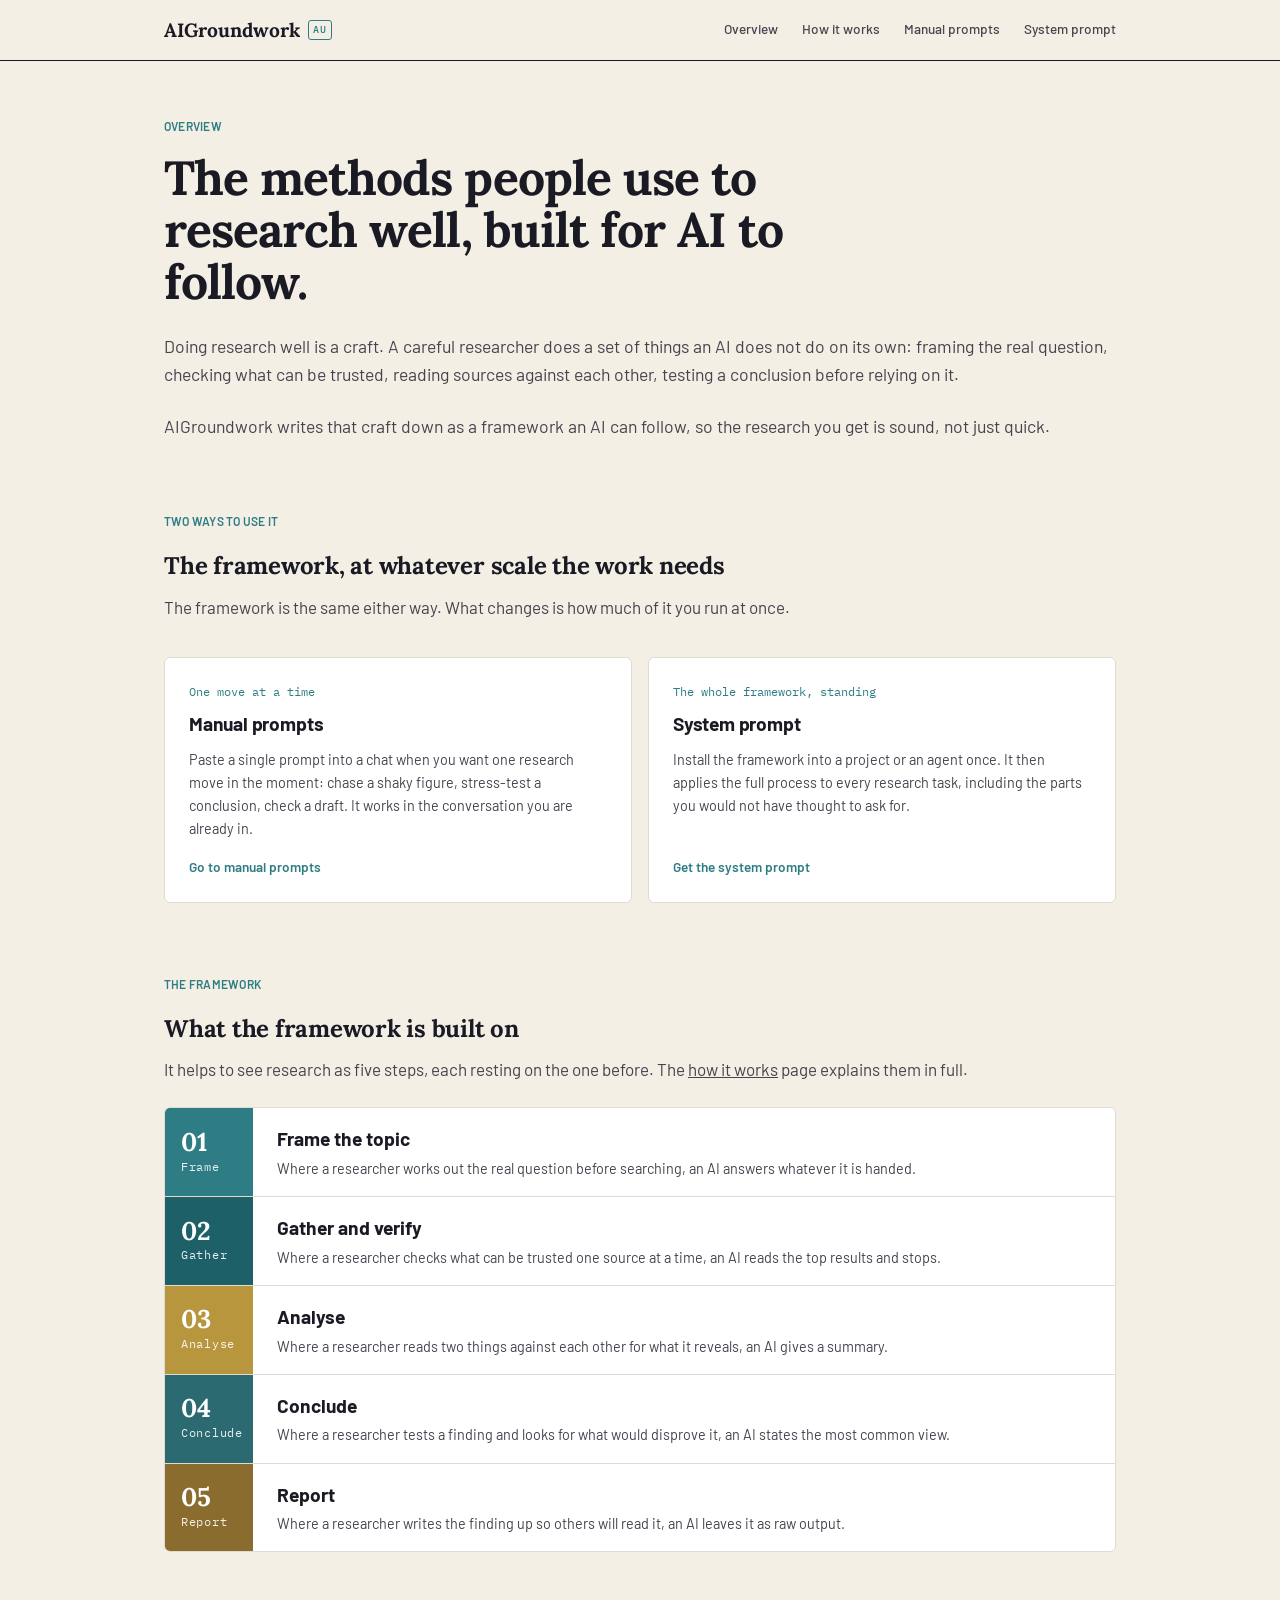
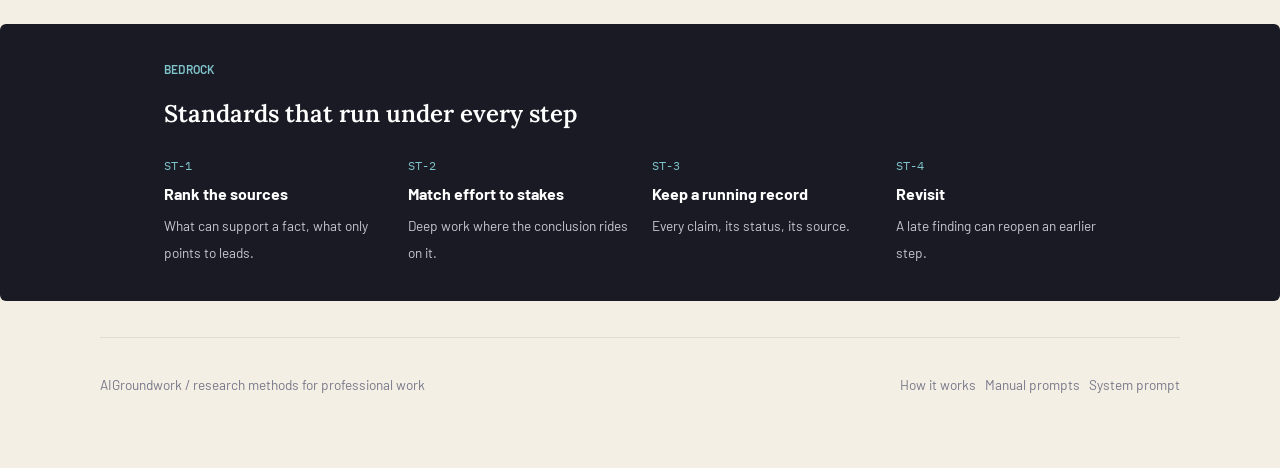
==== index.html @ 6e110ccd "Update index.html" ====
<!DOCTYPE html>
<html lang="en">
<head>
<meta charset="utf-8">
<meta name="viewport" content="width=device-width, initial-scale=1">
<title>AIGroundwork: research methods for AI in professional work</title>
<meta name="description" content="The methods people use to research well, built for AI to follow. Use one method-prompt in a chat, or the full method as a system prompt for a project or agent.">
<link rel="stylesheet" href="assets/style.css">
</head>
<body>
<div class="frame">
<header class="masthead">
    <div class="inner">
      <a class="brand" href="index.html">AIGroundwork <span class="datum">AU</span></a>
      <nav class="nav">
        <a href="how-it-works.html">Overview</a>
        <a href="research-practice.html">How it works</a>
        <a href="prompt-library.html">Manual prompts</a>
        <a href="system-prompt.html">System prompt</a>
      </nav>
    </div>
  </header>  <section class="sec hero">
    <span class="tick" style="top:72px">00</span>
    <div class="inner">
      <div class="callout">Overview <span class="ref">/ 00</span></div>
      <h1 class="display">The methods people use to research well, built for AI to follow.</h1>
      <p class="lead">Doing research well is a craft. A careful researcher does a set of things an AI does not do on its own: framing the real question, checking what can be trusted, reading sources against each other, testing a conclusion before relying on it.</p>
      <p class="lead">AIGroundwork writes that craft down as a framework an AI can follow, so the research you get is sound, not just quick.</p>
    </div>
  </section>

  <section class="sec">
    <span class="tick" style="top:72px">01</span>
    <div class="inner">
      <div class="callout">Two ways to use it <span class="ref">/ same framework</span></div>
      <div class="strata-head"><h2 class="head">The framework, at whatever scale the work needs</h2>
      <p>The framework is the same either way. What changes is how much of it you run at once.</p></div>
      <div class="route" style="grid-template-columns:1fr 1fr">
        <a class="route-card" href="prompt-library.html">
          <div class="route-k">One move at a time</div>
          <h2>Manual prompts</h2>
          <p>Paste a single prompt into a chat when you want one research move in the moment: chase a shaky figure, stress-test a conclusion, check a draft. It works in the conversation you are already in.</p>
          <span class="route-go">Go to manual prompts</span>
        </a>
        <a class="route-card" href="system-prompt.html">
          <div class="route-k">The whole framework, standing</div>
          <h2>System prompt</h2>
          <p>Install the framework into a project or an agent once. It then applies the full process to every research task, including the parts you would not have thought to ask for.</p>
          <span class="route-go">Get the system prompt</span>
        </a>
      </div>
    </div>
  </section>

  <section class="sec">
    <span class="tick" style="top:72px">02</span>
    <div class="inner">
      <div class="callout">The framework <span class="ref">/ five steps</span></div>
      <div class="strata-head">
        <h2 class="head">What the framework is built on</h2>
        <p>It helps to see research as five steps, each resting on the one before. The <a href="research-practice.html" style="color:var(--teal-700);text-decoration:underline">how it works</a> page explains them in full.</p>
      </div>
      <div class="strata">
        <a class="stratum" href="research-practice.html#frame">
          <div class="depth"><span class="n">01</span><span class="lvl">Frame</span></div>
          <div class="stratum-body"><h3>Frame the topic</h3><p>Where a researcher works out the real question before searching, an AI answers whatever it is handed.</p></div>
        </a>
        <a class="stratum" href="research-practice.html#gather">
          <div class="depth"><span class="n">02</span><span class="lvl">Gather</span></div>
          <div class="stratum-body"><h3>Gather and verify</h3><p>Where a researcher checks what can be trusted one source at a time, an AI reads the top results and stops.</p></div>
        </a>
        <a class="stratum" href="research-practice.html#analyse">
          <div class="depth"><span class="n">03</span><span class="lvl">Analyse</span></div>
          <div class="stratum-body"><h3>Analyse</h3><p>Where a researcher reads two things against each other for what it reveals, an AI gives a summary.</p></div>
        </a>
        <a class="stratum" href="research-practice.html#conclude">
          <div class="depth"><span class="n">04</span><span class="lvl">Conclude</span></div>
          <div class="stratum-body"><h3>Conclude</h3><p>Where a researcher tests a finding and looks for what would disprove it, an AI states the most common view.</p></div>
        </a>
        <a class="stratum" href="research-practice.html#report">
          <div class="depth"><span class="n">05</span><span class="lvl">Report</span></div>
          <div class="stratum-body"><h3>Report</h3><p>Where a researcher writes the finding up so others will read it, an AI leaves it as raw output.</p></div>
        </a>
      </div>
    </div>
  </section>

  <section class="sec bedrock">
    <span class="tick" style="top:72px;color:#5CB8B8">03</span>
    <div class="inner">
      <div class="callout">Bedrock <span class="ref">/ holds throughout</span></div>
      <h2>Standards that run under every step</h2>
      <div class="slab">
        <div class="s"><span class="k">ST-1</span><b>Rank the sources</b><span>What can support a fact, what only points to leads.</span></div>
        <div class="s"><span class="k">ST-2</span><b>Match effort to stakes</b><span>Deep work where the conclusion rides on it.</span></div>
        <div class="s"><span class="k">ST-3</span><b>Keep a running record</b><span>Every claim, its status, its source.</span></div>
        <div class="s"><span class="k">ST-4</span><b>Revisit</b><span>A late finding can reopen an earlier step.</span></div>
      </div>
    </div>
  </section>
  <footer class="sec" style="border-bottom:0">
    <div class="inner foot">
      <span>AIGroundwork / research methods for professional work</span>
      <span><a href="research-practice.html">How it works</a> &nbsp; <a href="prompt-library.html">Manual prompts</a> &nbsp; <a href="system-prompt.html">System prompt</a></span>
    </div>
  </footer></div>
<script src="assets/copy.js"></script>
</body>
</html>
---- assets/style.css ----
@import url('https://fonts.googleapis.com/css2?family=Barlow:wght@400;500;600;700;800&family=Lora:ital,wght@0,400;0,600;0,700&family=IBM+Plex+Mono:wght@400;500&display=swap');

:root{
  --action:#376DA4;
  --ink:#1A1A24; --ink-soft:#44444F; --muted:#77778A;
  --line:#E0DCD0; --line-soft:#ECE8DD;
  --page:#F4EFE4;          /* warm page */
  --surface:#FFFFFF;       /* cards sit above page */
  --surface-2:#FBF9F4;     /* prompt fields */
  --teal:#2E7D84; --teal-deep:#1D6068;
  --gold:#B8963E;
  --font:'Barlow',system-ui,sans-serif; --serif:'Lora',Georgia,serif; --mono:'IBM Plex Mono',monospace;
  --xs:4px; --sm:8px; --md:16px; --lg:24px; --xl:36px; --xxl:56px; --xxxl:80px;
  --r:6px;
  --pad:clamp(20px,5vw,64px);
  --maxw:1080px;
  /* type scale: one system, eight steps */
  --t-eyebrow:0.75rem;   /* mono/label eyebrows, kickers, nav */
  --t-fine:0.85rem;      /* fine print, captions, links, footer */
  --t-small:0.9rem;      /* secondary body, method descriptions */
  --t-body:1rem;         /* default body within components */
  --t-lead:1.1rem;       /* intros, leads */
  --t-h3:1.2rem;         /* card titles, sub-headings */
  --t-h2:1.5rem;         /* section headings */
  --t-num:1.6rem;        /* the big serif step numbers */
}
*{box-sizing:border-box;margin:0;padding:0;}
html{-webkit-font-smoothing:antialiased;scroll-behavior:smooth;scroll-padding-top:70px;}
body{font-family:var(--font);color:var(--ink);background:var(--page);line-height:1.6;font-size:17px;}
a{color:inherit;text-decoration:none;}
h1,h2,h3,p,li{overflow-wrap:break-word;}
.wrap,.inner{max-width:var(--maxw);margin:0 auto;padding-left:var(--pad);padding-right:var(--pad);}

/* keep old wrappers harmless */
.frame{max-width:none;border:0;background:none;}
.tick,.ref{display:none;}

/* ---- masthead ---- */
.masthead{background:var(--page);border-bottom:1px solid var(--ink);position:sticky;top:0;z-index:30;}
.masthead .inner{display:flex;justify-content:space-between;align-items:center;height:60px;}
.brand{display:flex;align-items:center;gap:var(--sm);font-family:var(--serif);font-weight:700;font-size:var(--t-h3);}
.brand .datum{font-family:var(--mono);font-weight:500;font-size:0.6rem;color:var(--teal);border:1px solid var(--teal);border-radius:3px;padding:1px 4px;letter-spacing:0.08em;}
.nav{display:flex;gap:var(--lg);}
.nav a{font-size:var(--t-fine);font-weight:500;color:var(--ink-soft);padding:4px 0;border-bottom:2px solid transparent;}
.nav a:hover{color:var(--ink);}
.nav a.active{color:var(--ink);border-color:var(--teal);}
@media(max-width:680px){.nav{gap:var(--md);}.nav a{font-size:var(--t-eyebrow);}}

/* ---- generic section ---- */
.sec{padding:var(--xl) 0;}

/* ---- page header (functional, not hero) ---- */
.pagehead,.page-head{padding:var(--xxl) 0 var(--lg);}
.kicker{font-size:var(--t-eyebrow);font-weight:600;letter-spacing:0.02em;text-transform:uppercase;color:var(--teal);margin-bottom:var(--sm);}
.pagehead h1,.page-head h1{font-weight:700;font-size:clamp(1.5rem,3vw,2rem);letter-spacing:-0.01em;line-height:1.15;}
.pagehead .desc,.page-head .intro{margin-top:var(--md);color:var(--ink-soft);font-size:var(--t-lead);}
.pagehead .desc p+p,.page-head .intro p+p{margin-top:var(--md);}

/* ---- home hero (only the home page) ---- */
.hero{padding:var(--xxl) 0 var(--xl);}
.hero h1.display{font-family:var(--serif);font-weight:700;font-size:clamp(2rem,4.4vw,3rem);line-height:1.08;letter-spacing:-0.02em;max-width:20ch;}
.hero .lead{margin-top:var(--lg);font-size:var(--t-lead);color:var(--ink-soft);}
.hero .lead strong{color:var(--ink);font-weight:600;}
.callout{font-size:var(--t-eyebrow);font-weight:600;letter-spacing:0.02em;text-transform:uppercase;color:var(--teal);margin-bottom:var(--md);}

.datum-row{margin-top:var(--xl);display:flex;flex-wrap:wrap;border:1px solid var(--line);border-radius:var(--r);overflow:hidden;width:fit-content;max-width:100%;background:var(--surface);}
.datum-row .d{font-family:var(--mono);font-size:var(--t-eyebrow);padding:var(--sm) var(--md);border-right:1px solid var(--line);color:var(--ink-soft);}
.datum-row .d:last-child{border-right:0;}
.datum-row .d b{color:var(--ink);}

/* ---- prose ---- */
.prose{}
.prose p{margin-top:var(--md);color:var(--ink-soft);}
.prose p:first-child{margin-top:0;}
.prose p strong{color:var(--ink);}
h2.head{font-family:var(--serif);font-weight:700;font-size:var(--t-h2);letter-spacing:-0.01em;}
.strata-head{margin-bottom:var(--lg);}
.strata-head p{margin-top:var(--sm);color:var(--ink-soft);}

/* ---- home strata (four steps preview) ---- */
.strata{border:1px solid var(--line);border-radius:var(--r);overflow:hidden;background:var(--surface);}
.stratum{display:grid;grid-template-columns:88px 1fr;border-top:1px solid var(--line);}
.stratum:first-child{border-top:0;}
.stratum:hover{background:var(--surface-2);}
.depth{display:flex;flex-direction:column;justify-content:center;gap:2px;padding:var(--md);color:#fff;}
.stratum:nth-child(1) .depth{background:var(--teal);}
.stratum:nth-child(2) .depth{background:var(--teal-deep);}
.stratum:nth-child(3) .depth{background:var(--gold);}
.stratum:nth-child(4) .depth{background:#2A6A70;}
.stratum:nth-child(5) .depth{background:#8A6D2E;}
.depth .n{font-family:var(--serif);font-weight:700;font-size:var(--t-num);line-height:1;}
.depth .lvl{font-family:var(--mono);font-size:var(--t-eyebrow);letter-spacing:0.06em;opacity:.9;}
.stratum-body{padding:var(--md) var(--lg);}
.stratum-body h3{font-size:var(--t-h3);font-weight:700;}
.stratum-body p{margin-top:2px;color:var(--ink-soft);font-size:var(--t-small);}
.stratum-body .methods{margin-top:var(--sm);display:flex;flex-wrap:wrap;gap:6px;}
.stratum-body .methods span{font-family:var(--mono);font-size:var(--t-eyebrow);color:var(--muted);}
.stratum-body .methods span:not(:last-child)::after{content:"·";margin-left:6px;}

/* ---- two-way use strip ---- */
.usebar{display:grid;grid-template-columns:1fr 1fr;gap:var(--md);margin-top:var(--lg);}
.usebar .u{background:var(--surface);border:1px solid var(--line);border-radius:var(--r);padding:var(--lg);}
.usebar .u .t{font-weight:700;font-size:var(--t-body);color:var(--ink);margin-bottom:var(--xs);}
.usebar .u .d{font-size:var(--t-small);color:var(--ink-soft);}
@media(max-width:680px){.usebar{grid-template-columns:1fr;}}

/* ---- bedrock (standards) ---- */
.bedrock{background:var(--ink);color:var(--page);border-radius:var(--r);padding:var(--xl);margin-top:var(--xl);}
.bedrock .callout{color:#7FC5CB;}
.bedrock h2{font-family:var(--serif);font-weight:600;font-size:var(--t-h2);color:#fff;margin-bottom:var(--md);}
.slab{display:grid;grid-template-columns:repeat(4,1fr);gap:var(--lg);margin-top:var(--md);}
.slab .s .k{font-family:var(--mono);font-size:var(--t-eyebrow);color:#7FC5CB;}
.slab .s b{display:block;font-size:var(--t-body);margin:var(--xs) 0;color:#fff;}
.slab .s span{font-size:var(--t-fine);color:#C9C9D4;}
@media(max-width:820px){.slab{grid-template-columns:1fr 1fr;}}
@media(max-width:520px){.slab{grid-template-columns:1fr;}}

/* ================= FRAMEWORK PAGE (research practice) ================= */
.fstep{padding:var(--xl) 0;border-top:1px solid var(--line);}
.fstep-top{display:flex;align-items:baseline;gap:var(--md);margin-bottom:var(--sm);}
.fstep-top .fn{font-family:var(--serif);font-weight:700;font-size:var(--t-num);color:var(--teal);line-height:1;}
.fstep-top h2{font-weight:700;font-size:var(--t-h2);letter-spacing:-0.01em;}
.fstep-lede{color:var(--ink-soft);}
.fstep-lede p+p{margin-top:var(--sm);}
.fstep-methods{margin-top:var(--lg);background:var(--surface);border:1px solid var(--line);border-radius:var(--r);overflow:hidden;}
.fmethod{display:grid;grid-template-columns:190px 1fr;gap:var(--lg);padding:var(--md) var(--lg);border-top:1px solid var(--line-soft);}
.fmethod:first-child{border-top:0;}
.fmethod .fmn{font-weight:600;font-size:var(--t-body);}
.fmethod .fmn .avail{display:block;font-family:var(--mono);font-size:var(--t-eyebrow);color:var(--teal);font-weight:400;margin-top:4px;}
.fmethod .fmn .avail.folded{color:var(--muted);}
.fmethod .fmd{color:var(--ink-soft);font-size:var(--t-small);}
.fstep-note{margin-top:var(--md);font-size:var(--t-small);color:var(--muted);}
@media(max-width:640px){.fmethod{grid-template-columns:1fr;gap:var(--xs);}}

/* ================= LIBRARY PAGE ================= */
.lstep{background:var(--surface);border:1px solid var(--line);border-radius:var(--r);padding:var(--xl);margin-top:var(--lg);}
.lstep-top{display:flex;align-items:baseline;gap:var(--md);margin-bottom:var(--lg);}
.lstep-top .ln{font-family:var(--serif);font-weight:700;font-size:var(--t-num);color:var(--teal);line-height:1;}
.lstep-top h2{font-weight:700;font-size:var(--t-h2);letter-spacing:-0.015em;}
.sidebyside{display:grid;grid-template-columns:minmax(0,1fr) minmax(0,1.15fr);gap:var(--xl);align-items:start;}
.sbs-k{font-size:var(--t-eyebrow);font-weight:600;color:var(--ink);margin-bottom:var(--xs);}
.sbs-left .fv{color:var(--ink-soft);font-size:var(--t-small);margin-bottom:var(--lg);}
.sbs-right .fv{color:var(--ink-soft);font-size:var(--t-small);}

/* method list (left column) */
.lmethods{margin-top:var(--sm);}
.lmethods .lbl{font-size:var(--t-fine);font-weight:700;color:var(--ink);margin-bottom:var(--sm);}
.lmethods .lmrow{display:grid;grid-template-columns:1fr auto;gap:2px var(--md);align-items:start;padding:var(--md) 0;border-top:1px solid var(--line-soft);}
.lmethods .lmrow:first-of-type{border-top:0;}
.lmrow .lmn{font-weight:600;font-size:var(--t-body);}
.lmrow .lmd{grid-column:1;font-size:var(--t-small);color:var(--ink-soft);margin-top:2px;}
.lmrow .lmlink{grid-column:2;grid-row:1;font-size:var(--t-fine);font-weight:600;color:var(--teal);white-space:nowrap;cursor:pointer;}
.lmrow .lmlink:hover{text-decoration:underline;}
.lmrow .lmfold{grid-column:2;grid-row:1;font-size:var(--t-fine);color:var(--muted);white-space:nowrap;}
@media(max-width:760px){.sidebyside{grid-template-columns:1fr;gap:var(--lg);}}

/* ================= PROMPT BLOCK (shared) ================= */
.prompt-wrap{border:1px solid var(--line);border-radius:var(--r);overflow:hidden;background:var(--surface-2);}
.prompt-bar{display:flex;justify-content:space-between;align-items:center;padding:var(--sm) var(--md);border-bottom:1px solid var(--line);background:var(--surface-2);}
.prompt-bar span{font-size:var(--t-fine);font-weight:600;color:var(--ink-soft);}
.copy-btn{font-size:var(--t-fine);font-weight:600;padding:6px 14px;border:1px solid var(--ink);background:var(--ink);color:#fff;border-radius:4px;cursor:pointer;}
.copy-btn:hover{background:var(--teal-deep);border-color:var(--teal-deep);}
.copy-btn.done{background:var(--teal);border-color:var(--teal);}
pre.prompt{margin:0;padding:var(--lg);font-family:var(--mono);font-size:var(--t-small);line-height:1.7;color:var(--ink);white-space:pre-wrap;overflow-x:auto;background:var(--surface-2);}

/* method / step prompt card (library step prompt, system prompt) */
.method{background:var(--surface);border:1px solid var(--line);border-radius:var(--r);overflow:hidden;margin-top:var(--md);}
.method-head{padding:var(--md) var(--lg) var(--sm);}
.method-head .mk{font-size:var(--t-eyebrow);font-weight:600;color:var(--teal);}
.method-head h3{font-size:var(--t-h3);font-weight:700;margin-top:2px;}
.method-facets{padding:0 var(--lg) var(--md);display:grid;grid-template-columns:1fr 1fr;gap:var(--md);}
.method-facets .fk,.facet .fk{font-size:var(--t-eyebrow);font-weight:600;color:var(--teal);margin-bottom:2px;}
.method-facets .fv,.facet .fv{font-size:var(--t-small);color:var(--ink-soft);}
.method .prompt-wrap{border-left:0;border-right:0;border-bottom:0;border-radius:0;}
@media(max-width:640px){.method-facets{grid-template-columns:1fr;}}

/* ================= MODAL ================= */
.modal-bg{position:fixed;inset:0;background:rgba(26,26,36,0.5);display:none;align-items:flex-start;justify-content:center;padding:var(--xl) var(--md);z-index:60;overflow-y:auto;}
.modal-bg.open{display:flex;}
.modal{background:var(--surface);border-radius:var(--r);max-width:660px;width:100%;box-shadow:0 10px 40px rgba(0,0,0,0.2);}
.modal-top{display:flex;justify-content:space-between;align-items:flex-start;gap:var(--md);padding:var(--lg);border-bottom:1px solid var(--line);}
.modal-top .mk{font-family:var(--mono);font-size:var(--t-eyebrow);color:var(--teal);}
.modal-top h3{font-family:var(--serif);font-weight:600;font-size:var(--t-h3);margin-top:2px;}
.modal-close{font-size:var(--t-h3);line-height:1;width:36px;height:36px;border:1px solid var(--line);background:var(--surface);border-radius:4px;cursor:pointer;flex-shrink:0;}
.modal-close:hover{background:var(--ink);color:#fff;}
.modal-body{padding:var(--lg);}
.modal-facets{display:flex;flex-direction:column;gap:var(--md);margin-bottom:var(--lg);}

/* ================= FOOTER ================= */
.foot{padding:var(--xl) 0;border-top:1px solid var(--line);font-size:var(--t-fine);color:var(--muted);display:flex;justify-content:space-between;flex-wrap:wrap;gap:var(--md);}
.foot a:hover{color:var(--ink);}

/* ---- tracker (if present) ---- */
.tracker{position:sticky;top:60px;z-index:20;background:var(--page);border-bottom:1px solid var(--line);}
.tracker .row{max-width:var(--maxw);margin:0 auto;padding:0 var(--pad);display:flex;}
.tracker a{flex:1;padding:var(--sm) var(--md);font-size:var(--t-eyebrow);color:var(--muted);border-right:1px solid var(--line-soft);display:flex;gap:var(--sm);}
.tracker a:last-child{border-right:0;}
.tracker a .n{font-family:var(--mono);}
.tracker a.here{color:var(--ink);}
.tracker a.here .n{color:var(--teal);}
@media(max-width:640px){.tracker a .lbl{display:none;}.tracker a{justify-content:center;}}

/* ============ v5: containment layout for library ============ */
.lstep-desc{color:var(--ink-soft);font-size:var(--t-body);margin-bottom:var(--lg);}
.step-primary{margin-bottom:var(--lg);}
.step-primary-label{font-size:var(--t-body);font-weight:700;color:var(--ink);margin-bottom:var(--sm);letter-spacing:-0.005em;}
.contains{border-top:1px solid var(--line);padding-top:var(--xl);margin-top:var(--lg);}
.contains-label{font-size:var(--t-eyebrow);font-weight:700;color:var(--ink);margin-bottom:var(--md);letter-spacing:-0.005em;}
.cmrow{display:grid;grid-template-columns:200px 1fr auto;gap:var(--lg);align-items:baseline;padding:var(--md) 0;border-top:1px solid var(--line-soft);}
.cmrow:first-of-type{border-top:0;}
.cmrow .cmn{font-weight:600;font-size:var(--t-body);color:var(--ink);}
.cmrow .cmd{color:var(--ink-soft);font-size:var(--t-small);}
.cmrow .cmlink{font-size:var(--t-fine);font-weight:600;color:var(--teal);white-space:nowrap;cursor:pointer;}
.cmrow .cmlink:hover{text-decoration:underline;}
.cmrow .cmnote{font-size:var(--t-fine);color:var(--muted);white-space:nowrap;}
@media(max-width:680px){.cmrow{grid-template-columns:1fr;gap:2px;}.cmrow .cmlink,.cmrow .cmnote{justify-self:start;margin-top:var(--xs);}}

/* library step prompts: fixed-height with internal scroll */
.step-primary pre.prompt{max-height:320px;overflow-y:auto;}

/* ============ overview routing cards ============ */
.route{display:grid;grid-template-columns:repeat(3,1fr);gap:var(--md);margin-top:var(--xl);}
.route-card{display:flex;flex-direction:column;background:var(--surface);border:1px solid var(--line);border-radius:var(--r);padding:var(--lg);transition:border-color .15s,transform .15s;}
.route-card:hover{border-color:var(--teal);}
.route-card .route-k{font-family:var(--mono);font-size:var(--t-eyebrow);color:var(--teal);margin-bottom:var(--sm);}
.route-card h2{font-weight:700;font-size:var(--t-h3);letter-spacing:-0.01em;margin-bottom:var(--sm);}
.route-card p{color:var(--ink-soft);font-size:var(--t-small);flex:1;}
.route-card .route-go{margin-top:var(--md);font-weight:600;font-size:var(--t-fine);color:var(--teal);}
.route-card:hover .route-go{text-decoration:underline;}
.route-note{margin-top:var(--xl);padding-top:var(--lg);border-top:1px solid var(--line);}
.route-note p{color:var(--muted);font-size:var(--t-small);max-width:74ch;}
.route-note a{color:var(--teal);text-decoration:underline;}
@media(max-width:820px){.route{grid-template-columns:1fr;}}
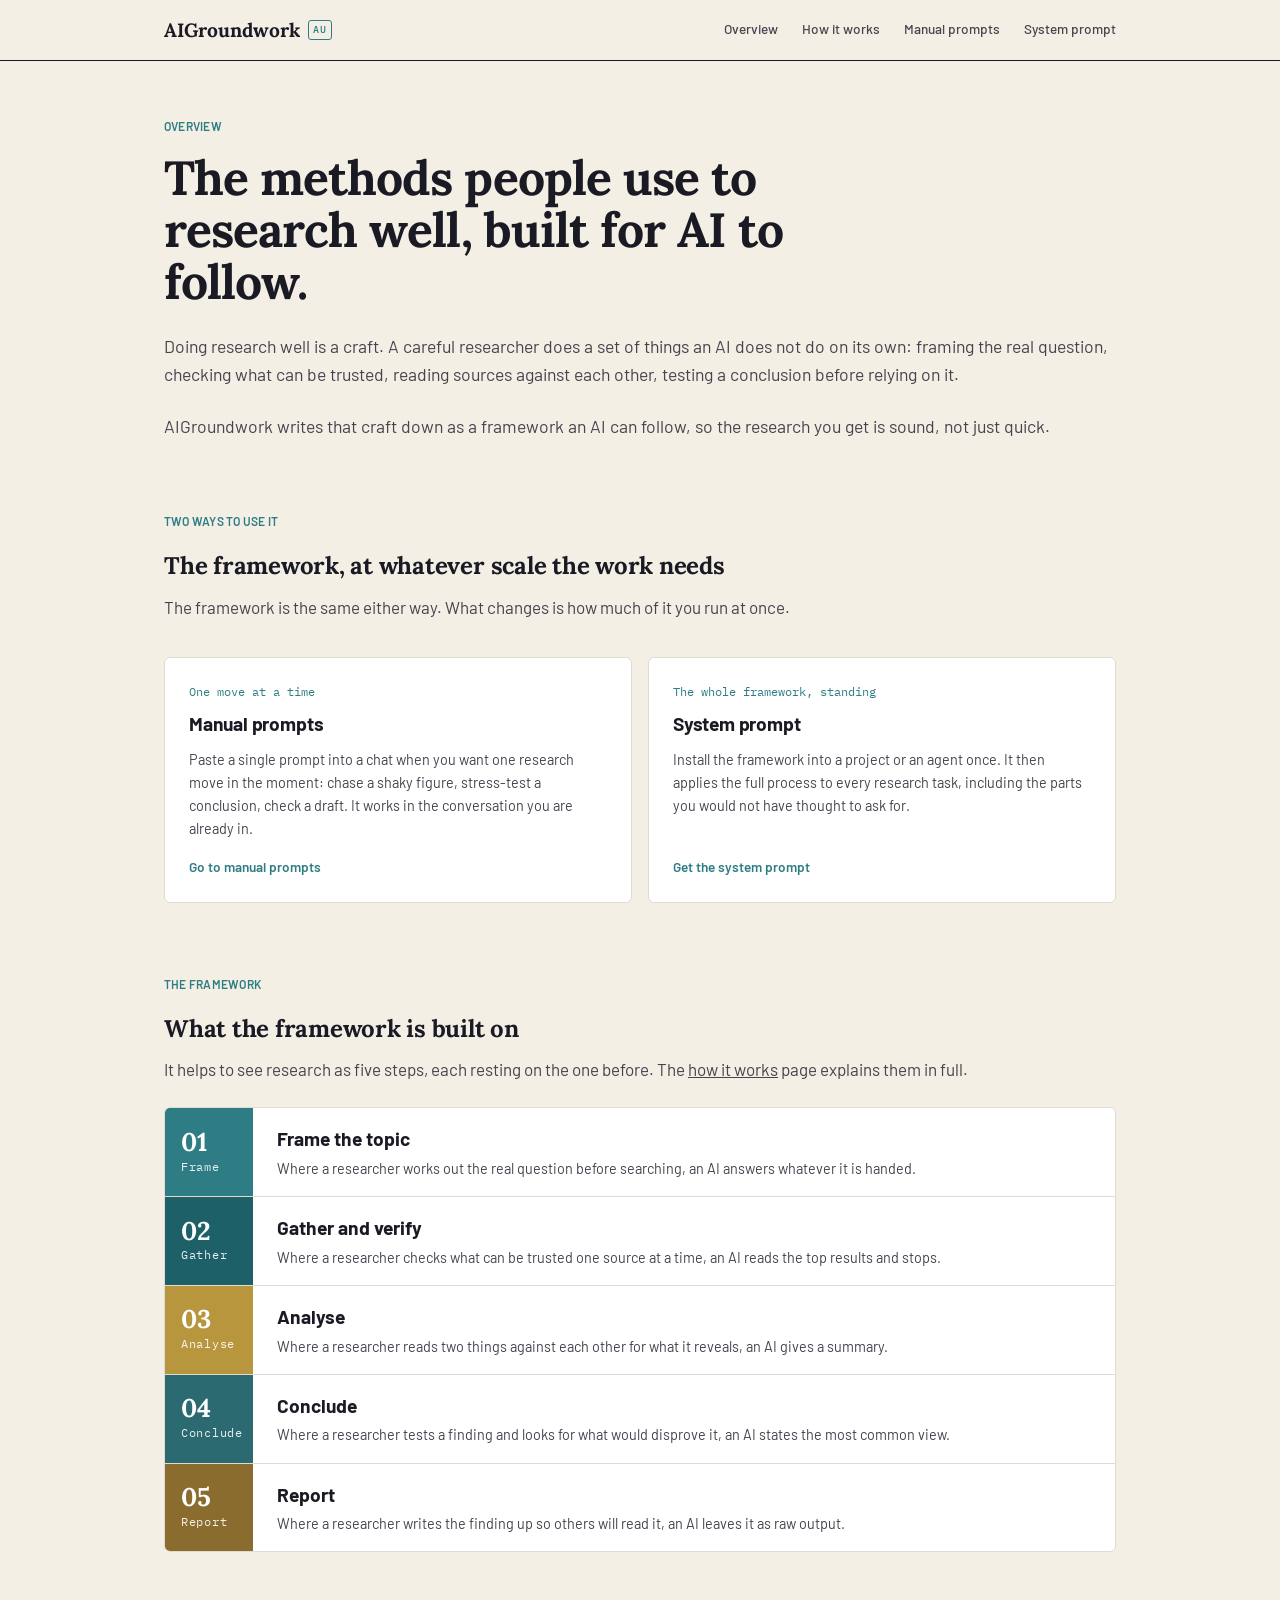
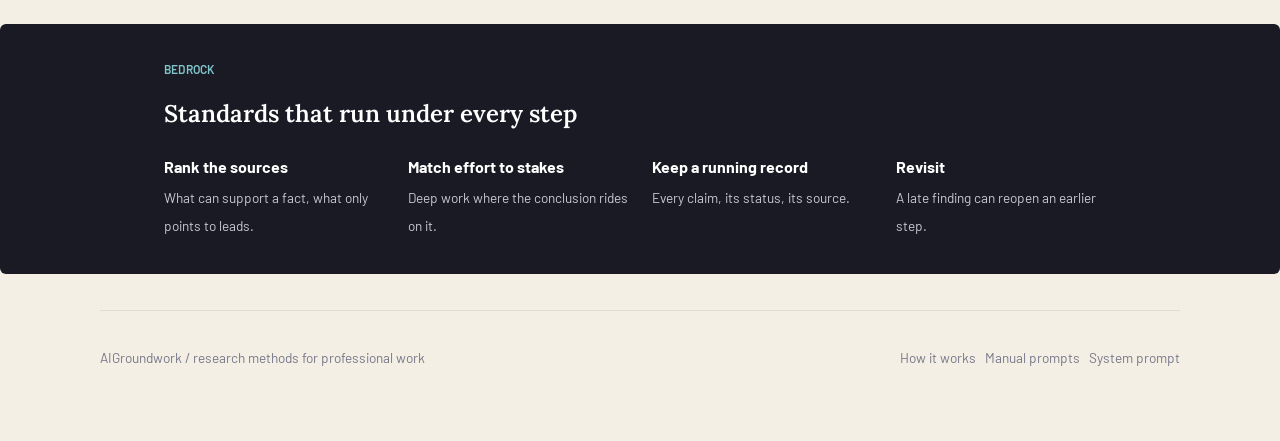
==== commit 48a8f88d: "Update index.html" ====
--- a/index.html
+++ b/index.html
@@ -91,10 +91,10 @@
       <div class="callout">Bedrock <span class="ref">/ holds throughout</span></div>
       <h2>Standards that run under every step</h2>
       <div class="slab">
-        <div class="s"><span class="k">ST-1</span><b>Rank the sources</b><span>What can support a fact, what only points to leads.</span></div>
-        <div class="s"><span class="k">ST-2</span><b>Match effort to stakes</b><span>Deep work where the conclusion rides on it.</span></div>
-        <div class="s"><span class="k">ST-3</span><b>Keep a running record</b><span>Every claim, its status, its source.</span></div>
-        <div class="s"><span class="k">ST-4</span><b>Revisit</b><span>A late finding can reopen an earlier step.</span></div>
+        <div class="s"><b>Rank the sources</b><span>What can support a fact, what only points to leads.</span></div>
+        <div class="s"><b>Match effort to stakes</b><span>Deep work where the conclusion rides on it.</span></div>
+        <div class="s"><b>Keep a running record</b><span>Every claim, its status, its source.</span></div>
+        <div class="s"><b>Revisit</b><span>A late finding can reopen an earlier step.</span></div>
       </div>
     </div>
   </section>
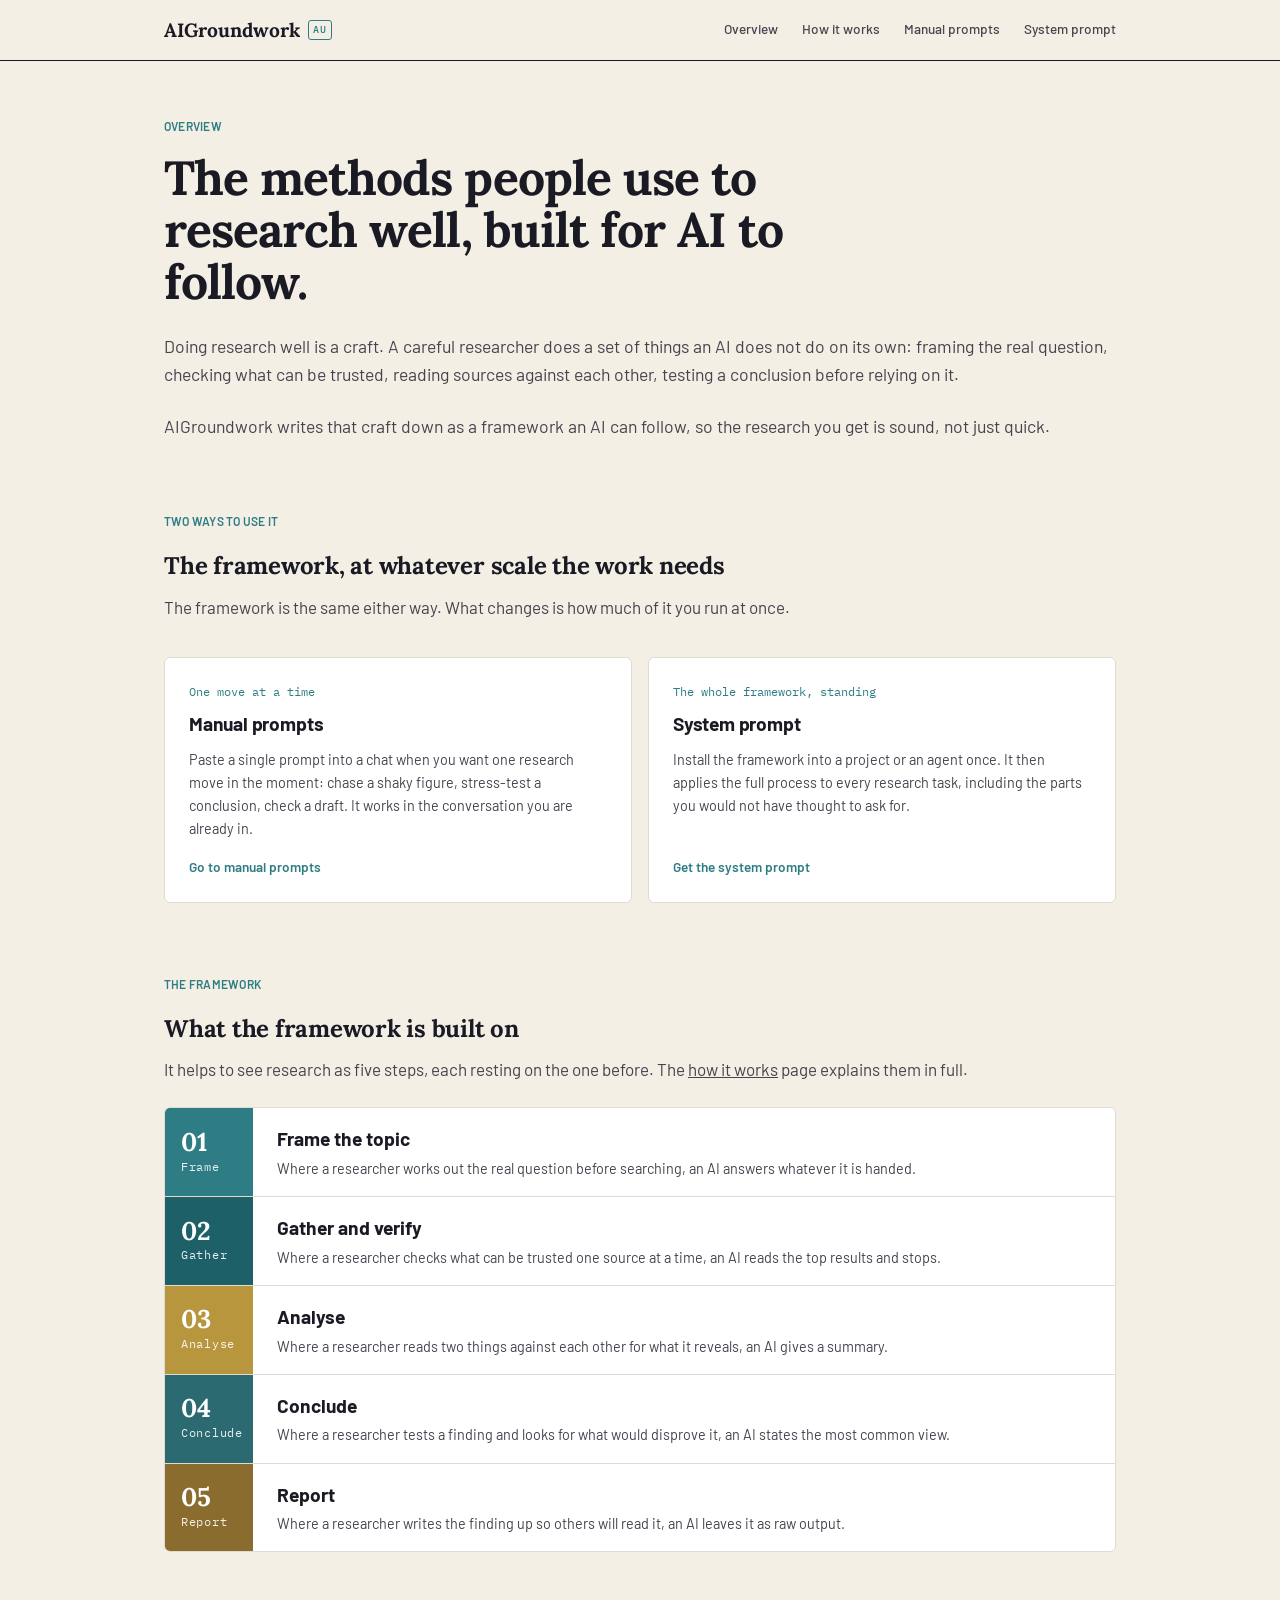
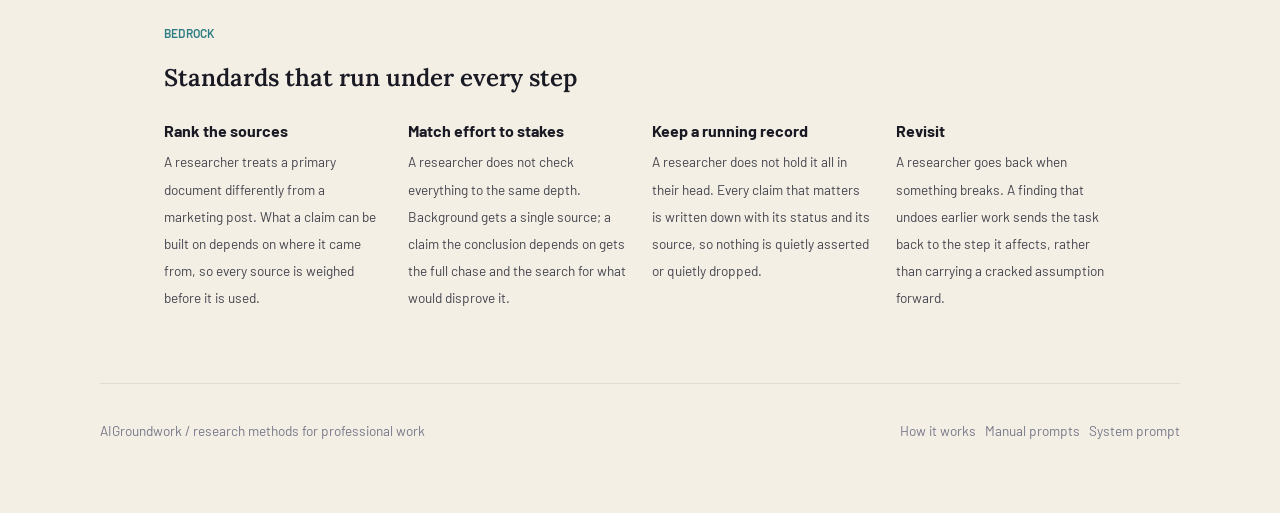
==== commit ce6e54e0: "Update index.html" ====
--- a/index.html
+++ b/index.html
@@ -91,10 +91,10 @@
       <div class="callout">Bedrock <span class="ref">/ holds throughout</span></div>
       <h2>Standards that run under every step</h2>
       <div class="slab">
-        <div class="s"><b>Rank the sources</b><span>What can support a fact, what only points to leads.</span></div>
-        <div class="s"><b>Match effort to stakes</b><span>Deep work where the conclusion rides on it.</span></div>
-        <div class="s"><b>Keep a running record</b><span>Every claim, its status, its source.</span></div>
-        <div class="s"><b>Revisit</b><span>A late finding can reopen an earlier step.</span></div>
+        <div class="s"><b>Rank the sources</b><span>A researcher treats a primary document differently from a marketing post. What a claim can be built on depends on where it came from, so every source is weighed before it is used.</span></div>
+        <div class="s"><b>Match effort to stakes</b><span>A researcher does not check everything to the same depth. Background gets a single source; a claim the conclusion depends on gets the full chase and the search for what would disprove it.</span></div>
+        <div class="s"><b>Keep a running record</b><span>A researcher does not hold it all in their head. Every claim that matters is written down with its status and its source, so nothing is quietly asserted or quietly dropped.</span></div>
+        <div class="s"><b>Revisit</b><span>A researcher goes back when something breaks. A finding that undoes earlier work sends the task back to the step it affects, rather than carrying a cracked assumption forward.</span></div>
       </div>
     </div>
   </section>
--- a/assets/style.css
+++ b/assets/style.css
@@ -105,13 +105,13 @@
 @media(max-width:680px){.usebar{grid-template-columns:1fr;}}
 
 /* ---- bedrock (standards) ---- */
-.bedrock{background:var(--ink);color:var(--page);border-radius:var(--r);padding:var(--xl);margin-top:var(--xl);}
-.bedrock .callout{color:#7FC5CB;}
-.bedrock h2{font-family:var(--serif);font-weight:600;font-size:var(--t-h2);color:#fff;margin-bottom:var(--md);}
+.bedrock{padding:var(--xl) 0;}
+.bedrock .callout{color:var(--teal);}
+.bedrock h2{font-family:var(--serif);font-weight:600;font-size:var(--t-h2);color:var(--ink);margin-bottom:var(--md);}
 .slab{display:grid;grid-template-columns:repeat(4,1fr);gap:var(--lg);margin-top:var(--md);}
-.slab .s .k{font-family:var(--mono);font-size:var(--t-eyebrow);color:#7FC5CB;}
-.slab .s b{display:block;font-size:var(--t-body);margin:var(--xs) 0;color:#fff;}
-.slab .s span{font-size:var(--t-fine);color:#C9C9D4;}
+.slab .s .k{font-family:var(--mono);font-size:var(--t-eyebrow);color:var(--teal);}
+.slab .s b{display:block;font-size:var(--t-body);margin:var(--xs) 0;color:var(--ink);}
+.slab .s span{font-size:var(--t-fine);color:var(--ink-soft);}
 @media(max-width:820px){.slab{grid-template-columns:1fr 1fr;}}
 @media(max-width:520px){.slab{grid-template-columns:1fr;}}
 
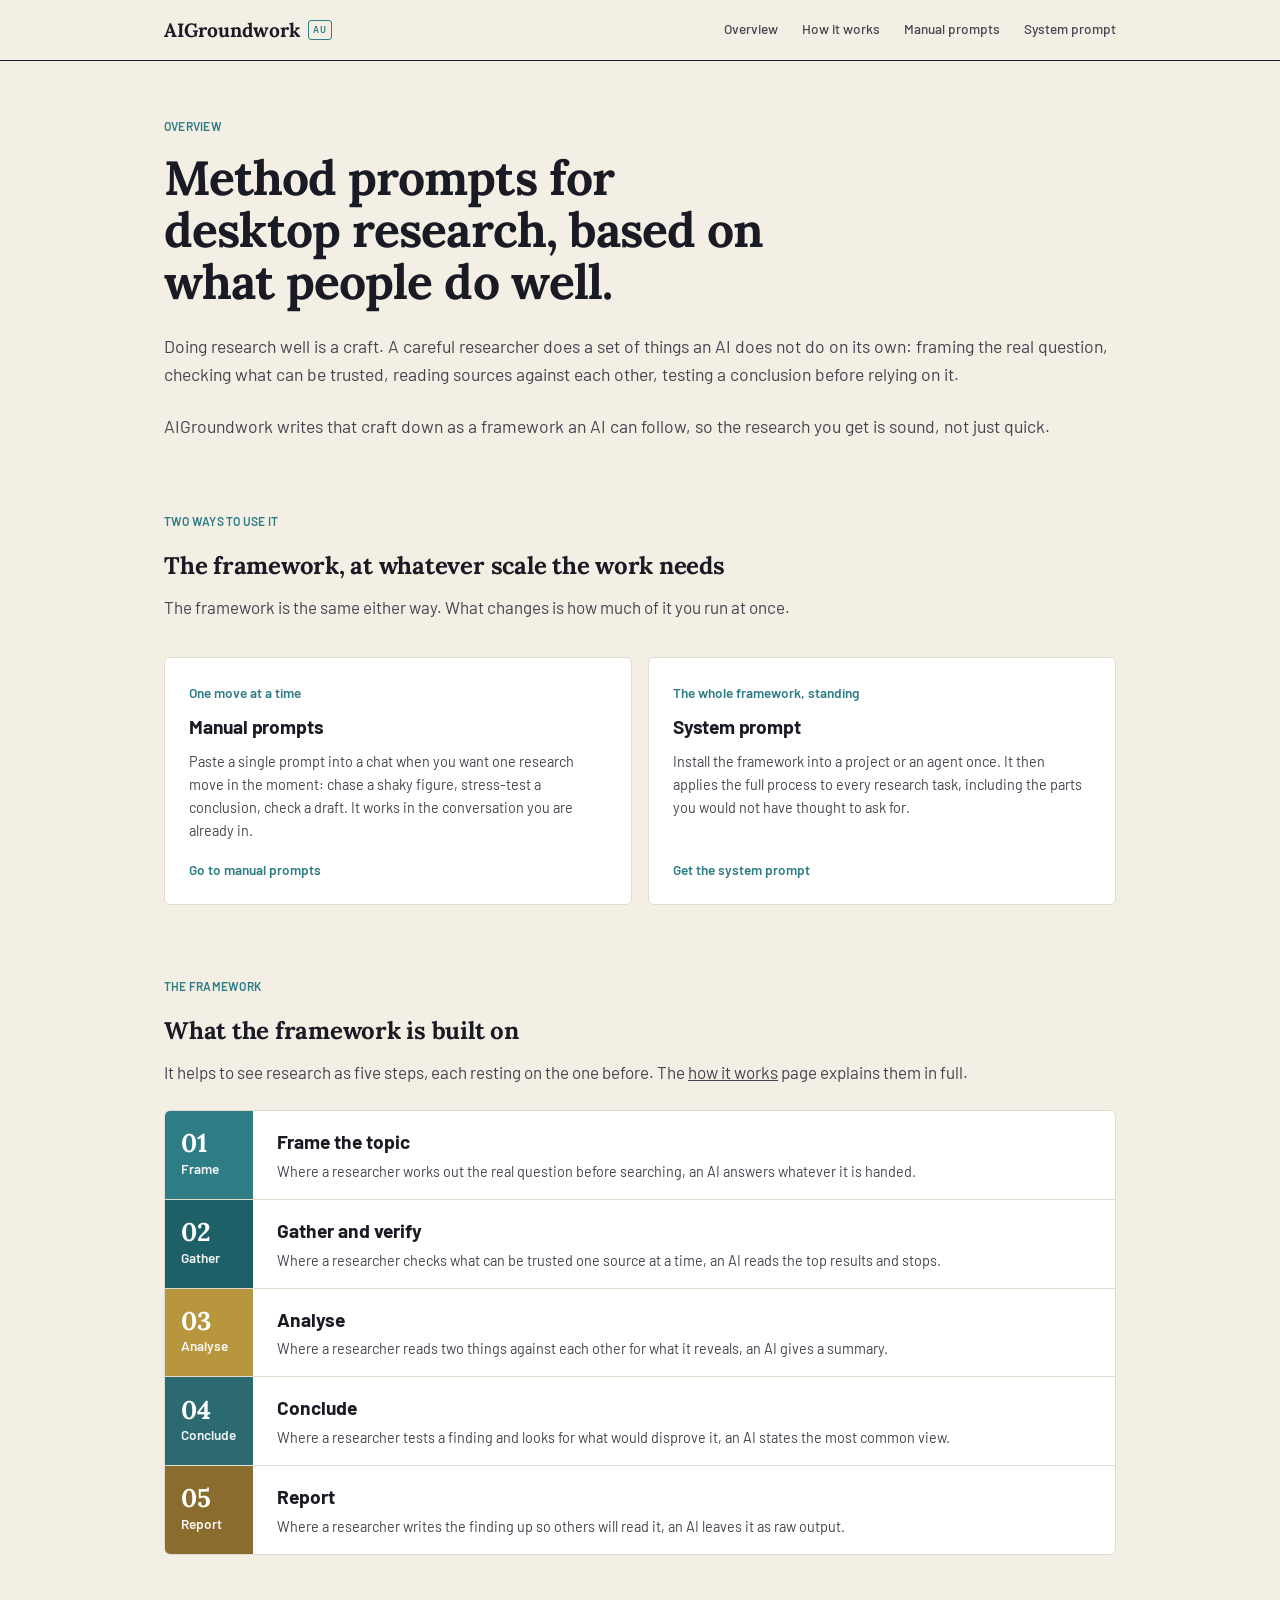
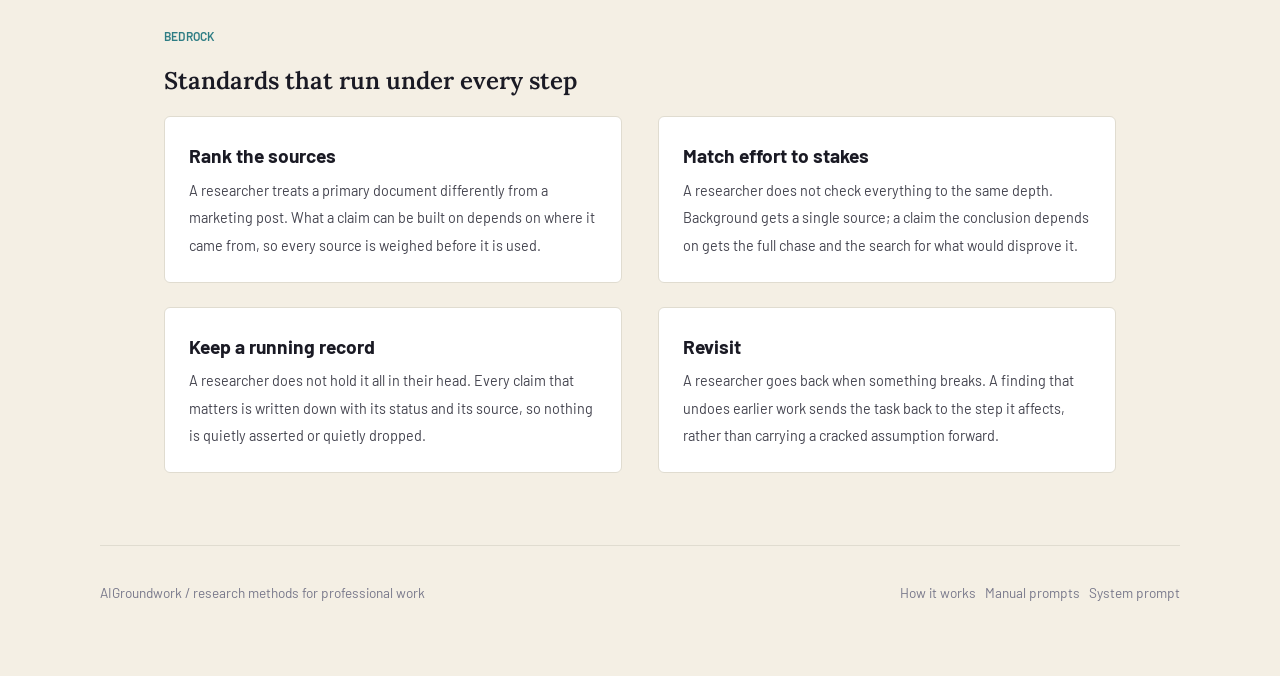
==== commit 44d389c4: "Update index.html" ====
--- a/index.html
+++ b/index.html
@@ -23,7 +23,7 @@
     <span class="tick" style="top:72px">00</span>
     <div class="inner">
       <div class="callout">Overview <span class="ref">/ 00</span></div>
-      <h1 class="display">The methods people use to research well, built for AI to follow.</h1>
+      <h1 class="display">Method prompts for desktop research, based on what people do well.</h1>
       <p class="lead">Doing research well is a craft. A careful researcher does a set of things an AI does not do on its own: framing the real question, checking what can be trusted, reading sources against each other, testing a conclusion before relying on it.</p>
       <p class="lead">AIGroundwork writes that craft down as a framework an AI can follow, so the research you get is sound, not just quick.</p>
     </div>
--- a/assets/style.css
+++ b/assets/style.css
@@ -89,12 +89,12 @@
 .stratum:nth-child(4) .depth{background:#2A6A70;}
 .stratum:nth-child(5) .depth{background:#8A6D2E;}
 .depth .n{font-family:var(--serif);font-weight:700;font-size:var(--t-num);line-height:1;}
-.depth .lvl{font-family:var(--mono);font-size:var(--t-eyebrow);letter-spacing:0.06em;opacity:.9;}
+.depth .lvl{font-size:var(--t-fine);font-weight:600;opacity:.95;}
 .stratum-body{padding:var(--md) var(--lg);}
 .stratum-body h3{font-size:var(--t-h3);font-weight:700;}
 .stratum-body p{margin-top:2px;color:var(--ink-soft);font-size:var(--t-small);}
 .stratum-body .methods{margin-top:var(--sm);display:flex;flex-wrap:wrap;gap:6px;}
-.stratum-body .methods span{font-family:var(--mono);font-size:var(--t-eyebrow);color:var(--muted);}
+.stratum-body .methods span{font-size:var(--t-fine);color:var(--muted);}
 .stratum-body .methods span:not(:last-child)::after{content:"·";margin-left:6px;}
 
 /* ---- two-way use strip ---- */
@@ -108,11 +108,12 @@
 .bedrock{padding:var(--xl) 0;}
 .bedrock .callout{color:var(--teal);}
 .bedrock h2{font-family:var(--serif);font-weight:600;font-size:var(--t-h2);color:var(--ink);margin-bottom:var(--md);}
-.slab{display:grid;grid-template-columns:repeat(4,1fr);gap:var(--lg);margin-top:var(--md);}
+.slab{display:grid;grid-template-columns:1fr 1fr;gap:var(--lg) var(--xl);margin-top:var(--md);}
+.slab .s{background:var(--surface);border:1px solid var(--line);border-radius:var(--r);padding:var(--lg);}
 .slab .s .k{font-family:var(--mono);font-size:var(--t-eyebrow);color:var(--teal);}
-.slab .s b{display:block;font-size:var(--t-body);margin:var(--xs) 0;color:var(--ink);}
-.slab .s span{font-size:var(--t-fine);color:var(--ink-soft);}
-@media(max-width:820px){.slab{grid-template-columns:1fr 1fr;}}
+.slab .s b{display:block;font-size:var(--t-h3);font-weight:700;margin:0 0 var(--xs);color:var(--ink);}
+.slab .s span{font-size:var(--t-small);color:var(--ink-soft);}
+@media(max-width:820px){.slab{grid-template-columns:1fr;}}
 @media(max-width:520px){.slab{grid-template-columns:1fr;}}
 
 /* ================= FRAMEWORK PAGE (research practice) ================= */
@@ -126,7 +127,7 @@
 .fmethod{display:grid;grid-template-columns:190px 1fr;gap:var(--lg);padding:var(--md) var(--lg);border-top:1px solid var(--line-soft);}
 .fmethod:first-child{border-top:0;}
 .fmethod .fmn{font-weight:600;font-size:var(--t-body);}
-.fmethod .fmn .avail{display:block;font-family:var(--mono);font-size:var(--t-eyebrow);color:var(--teal);font-weight:400;margin-top:4px;}
+.fmethod .fmn .avail{display:block;font-size:var(--t-fine);color:var(--teal);font-weight:600;margin-top:4px;}
 .fmethod .fmn .avail.folded{color:var(--muted);}
 .fmethod .fmd{color:var(--ink-soft);font-size:var(--t-small);}
 .fstep-note{margin-top:var(--md);font-size:var(--t-small);color:var(--muted);}
@@ -179,7 +180,7 @@
 .modal-bg.open{display:flex;}
 .modal{background:var(--surface);border-radius:var(--r);max-width:660px;width:100%;box-shadow:0 10px 40px rgba(0,0,0,0.2);}
 .modal-top{display:flex;justify-content:space-between;align-items:flex-start;gap:var(--md);padding:var(--lg);border-bottom:1px solid var(--line);}
-.modal-top .mk{font-family:var(--mono);font-size:var(--t-eyebrow);color:var(--teal);}
+.modal-top .mk{font-size:var(--t-fine);font-weight:600;color:var(--teal);}
 .modal-top h3{font-family:var(--serif);font-weight:600;font-size:var(--t-h3);margin-top:2px;}
 .modal-close{font-size:var(--t-h3);line-height:1;width:36px;height:36px;border:1px solid var(--line);background:var(--surface);border-radius:4px;cursor:pointer;flex-shrink:0;}
 .modal-close:hover{background:var(--ink);color:#fff;}
@@ -222,7 +223,7 @@
 .route{display:grid;grid-template-columns:repeat(3,1fr);gap:var(--md);margin-top:var(--xl);}
 .route-card{display:flex;flex-direction:column;background:var(--surface);border:1px solid var(--line);border-radius:var(--r);padding:var(--lg);transition:border-color .15s,transform .15s;}
 .route-card:hover{border-color:var(--teal);}
-.route-card .route-k{font-family:var(--mono);font-size:var(--t-eyebrow);color:var(--teal);margin-bottom:var(--sm);}
+.route-card .route-k{font-size:var(--t-fine);font-weight:600;color:var(--teal);margin-bottom:var(--sm);}
 .route-card h2{font-weight:700;font-size:var(--t-h3);letter-spacing:-0.01em;margin-bottom:var(--sm);}
 .route-card p{color:var(--ink-soft);font-size:var(--t-small);flex:1;}
 .route-card .route-go{margin-top:var(--md);font-weight:600;font-size:var(--t-fine);color:var(--teal);}
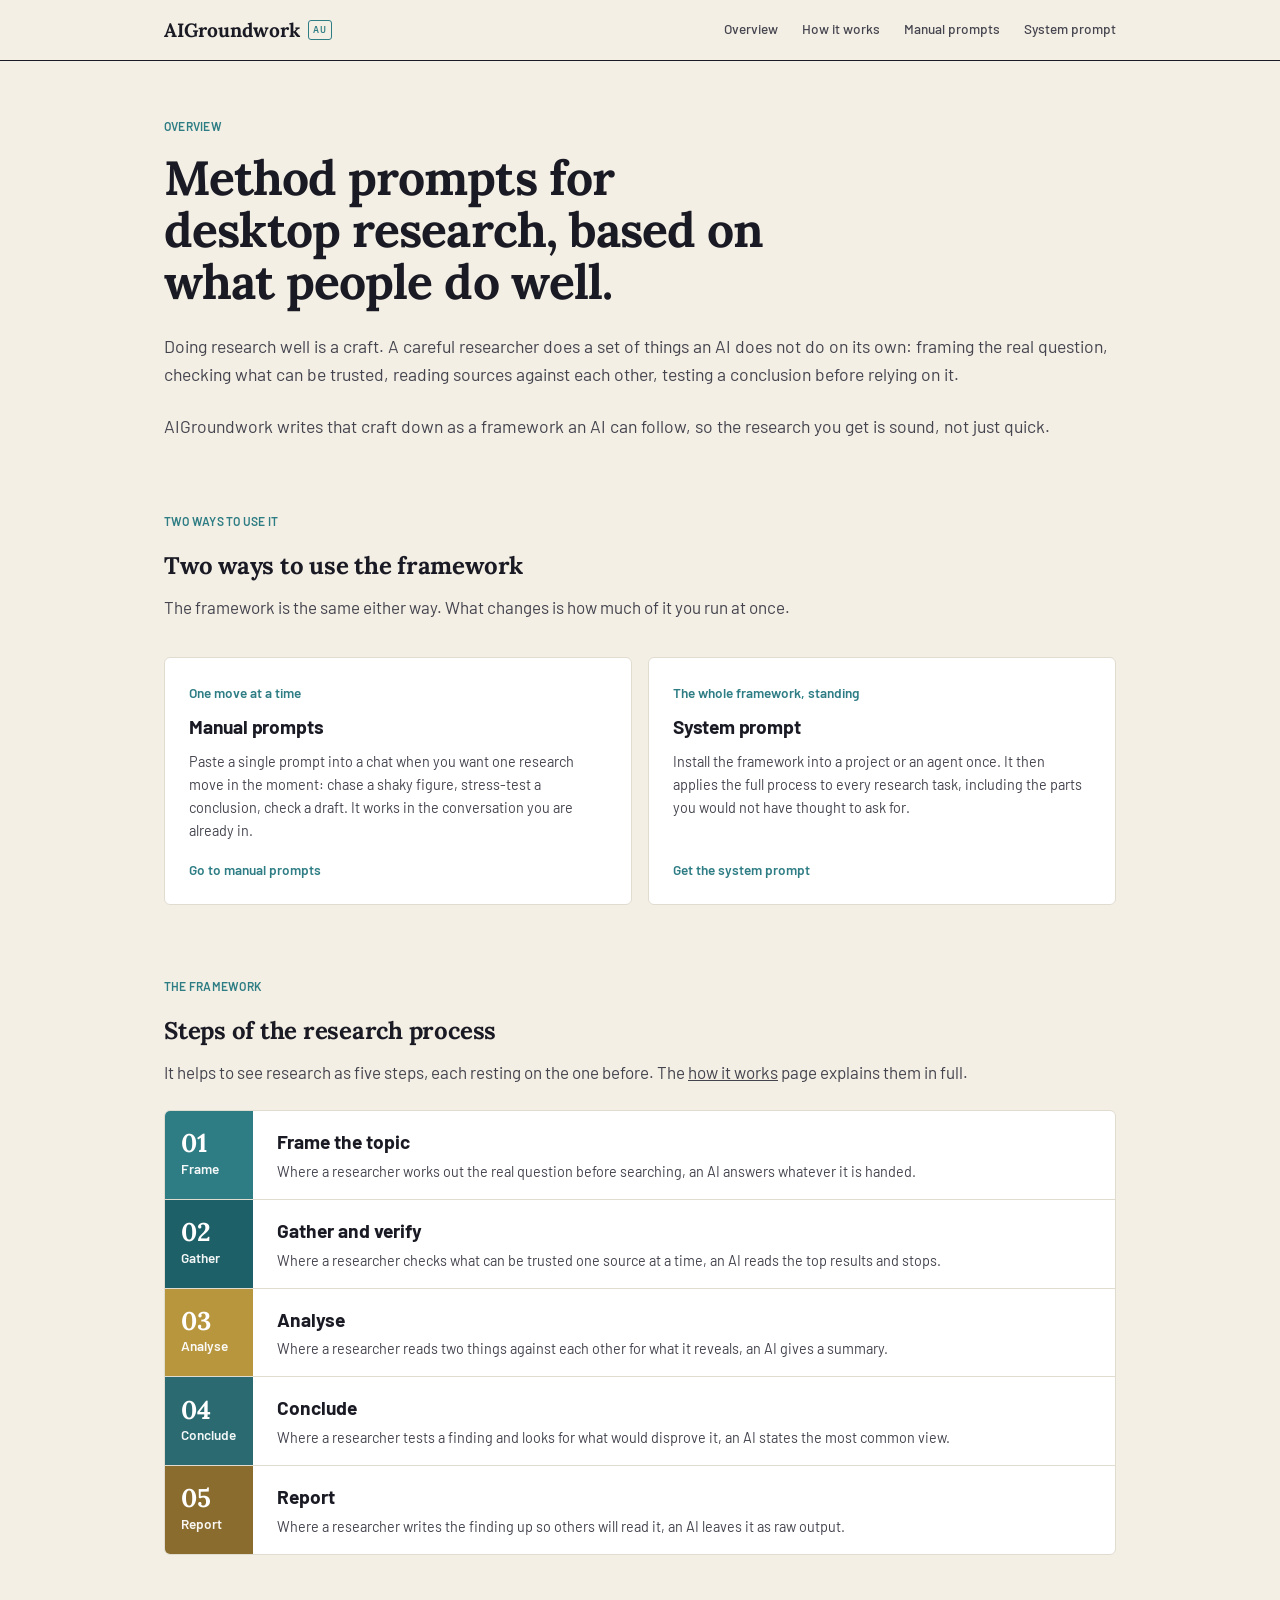
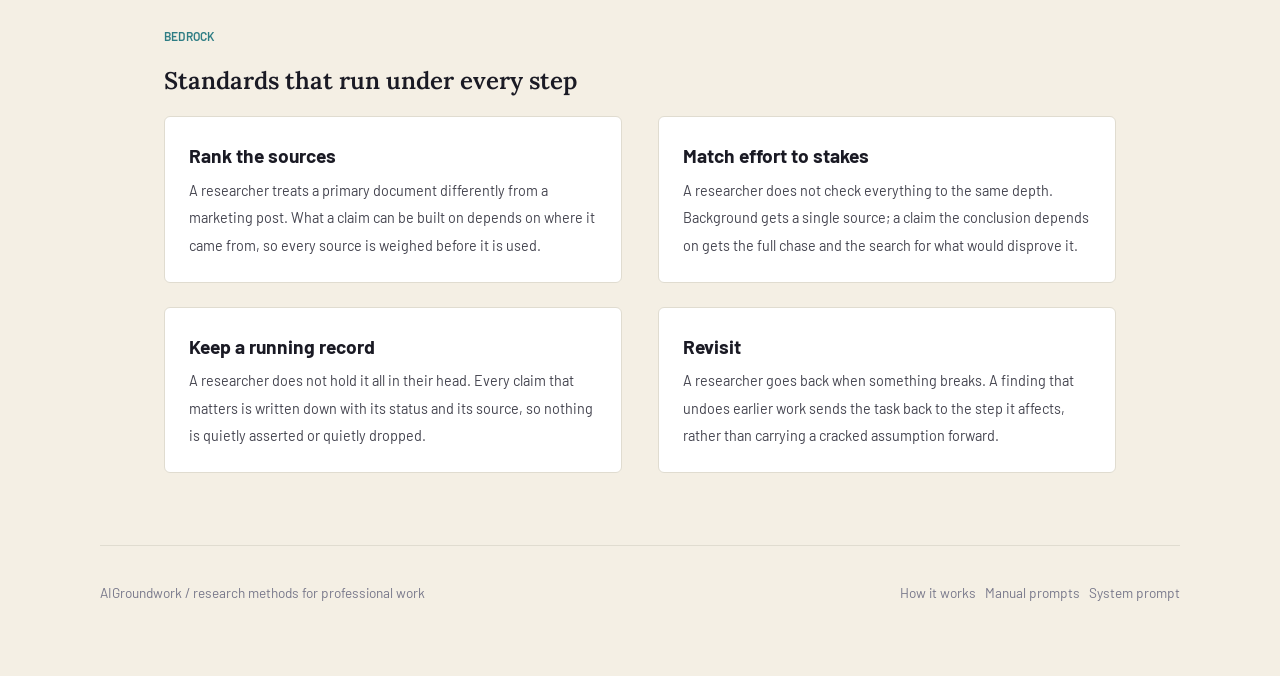
==== commit 4e02c0fb: "Update index.html" ====
--- a/index.html
+++ b/index.html
@@ -33,7 +33,7 @@
     <span class="tick" style="top:72px">01</span>
     <div class="inner">
       <div class="callout">Two ways to use it <span class="ref">/ same framework</span></div>
-      <div class="strata-head"><h2 class="head">The framework, at whatever scale the work needs</h2>
+      <div class="strata-head"><h2 class="head">Two ways to use the framework</h2>
       <p>The framework is the same either way. What changes is how much of it you run at once.</p></div>
       <div class="route" style="grid-template-columns:1fr 1fr">
         <a class="route-card" href="prompt-library.html">
@@ -57,7 +57,7 @@
     <div class="inner">
       <div class="callout">The framework <span class="ref">/ five steps</span></div>
       <div class="strata-head">
-        <h2 class="head">What the framework is built on</h2>
+        <h2 class="head">Steps of the research process</h2>
         <p>It helps to see research as five steps, each resting on the one before. The <a href="research-practice.html" style="color:var(--teal-700);text-decoration:underline">how it works</a> page explains them in full.</p>
       </div>
       <div class="strata">
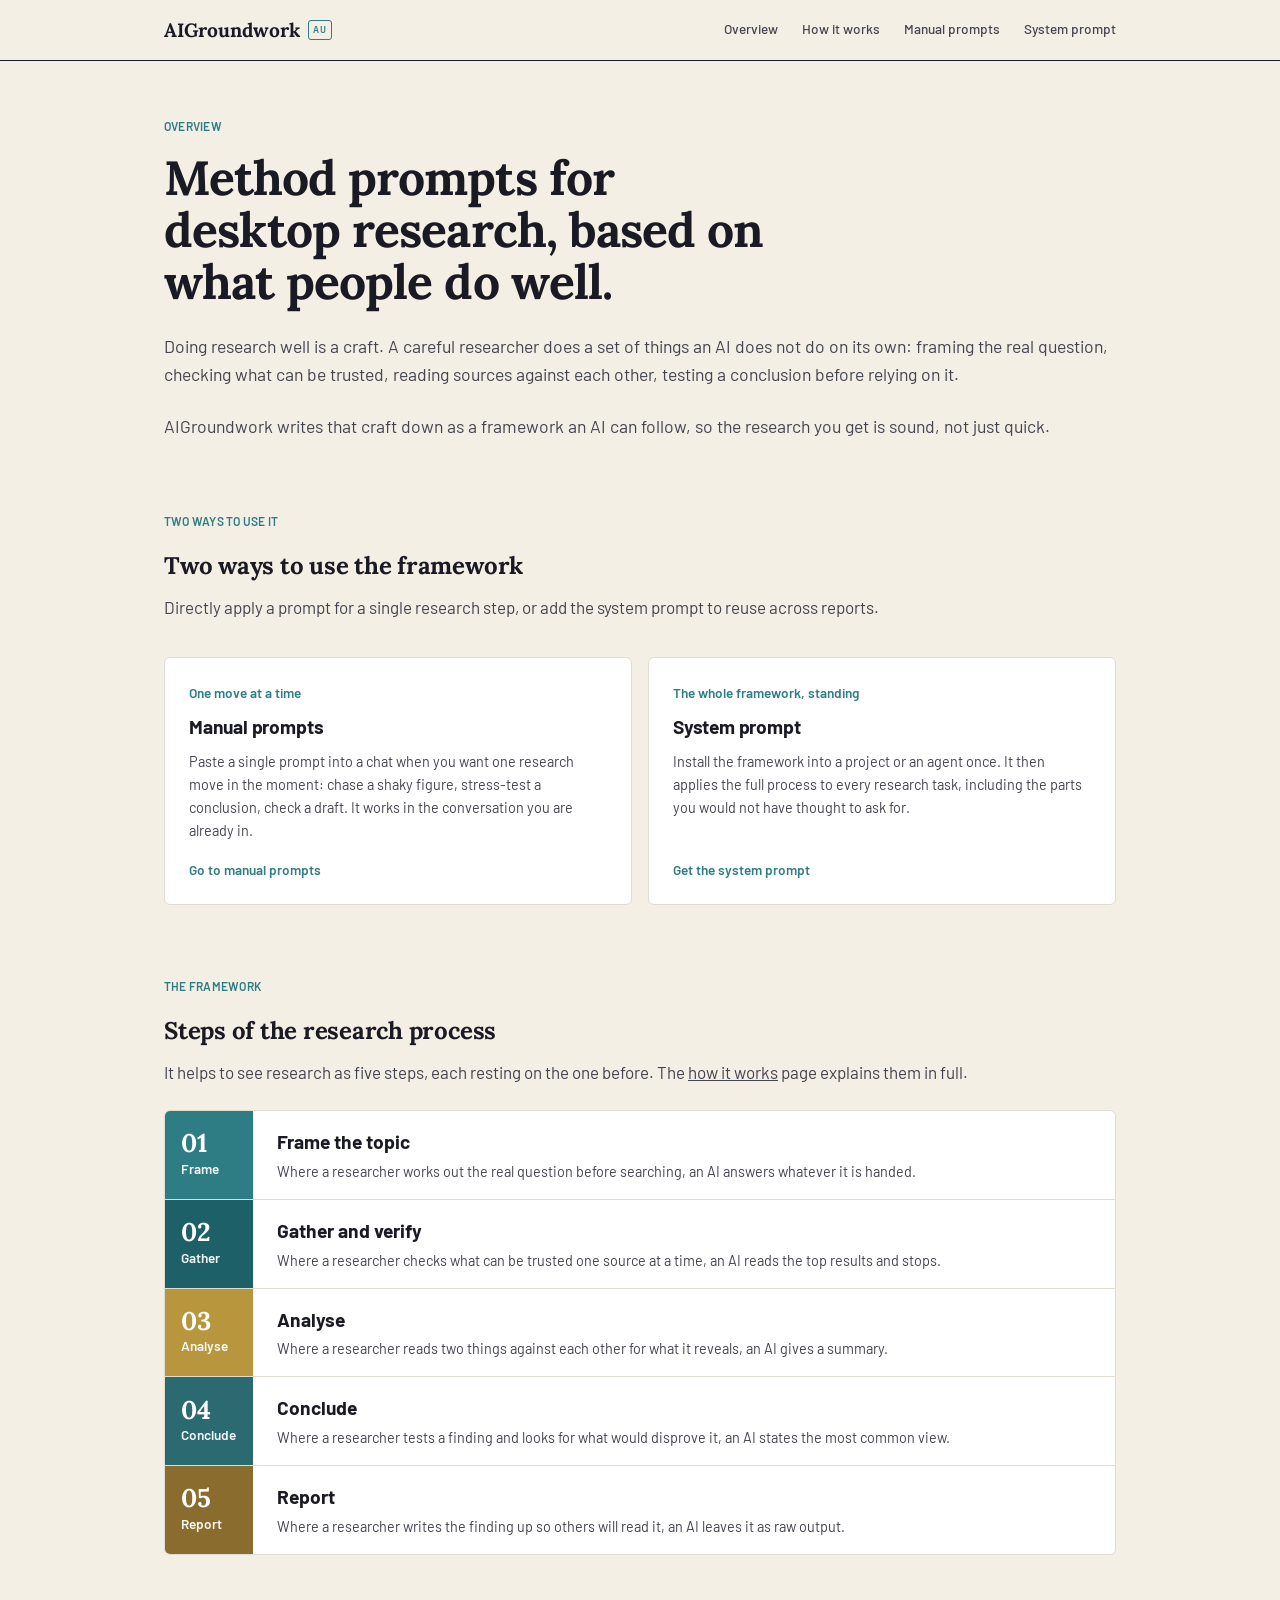
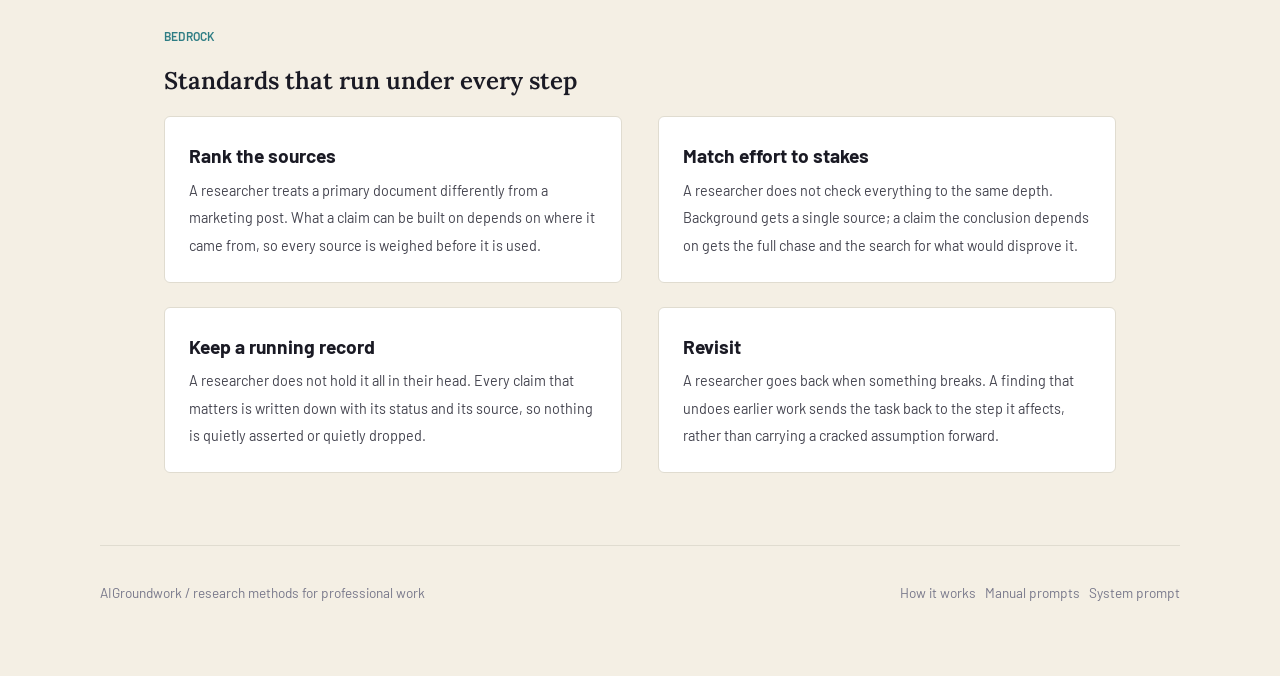
==== commit 5b25c562: "Update index.html" ====
--- a/index.html
+++ b/index.html
@@ -34,7 +34,7 @@
     <div class="inner">
       <div class="callout">Two ways to use it <span class="ref">/ same framework</span></div>
       <div class="strata-head"><h2 class="head">Two ways to use the framework</h2>
-      <p>The framework is the same either way. What changes is how much of it you run at once.</p></div>
+      <p>Directly apply a prompt for a single research step, or add the system prompt to reuse across reports.</p></div>
       <div class="route" style="grid-template-columns:1fr 1fr">
         <a class="route-card" href="prompt-library.html">
           <div class="route-k">One move at a time</div>
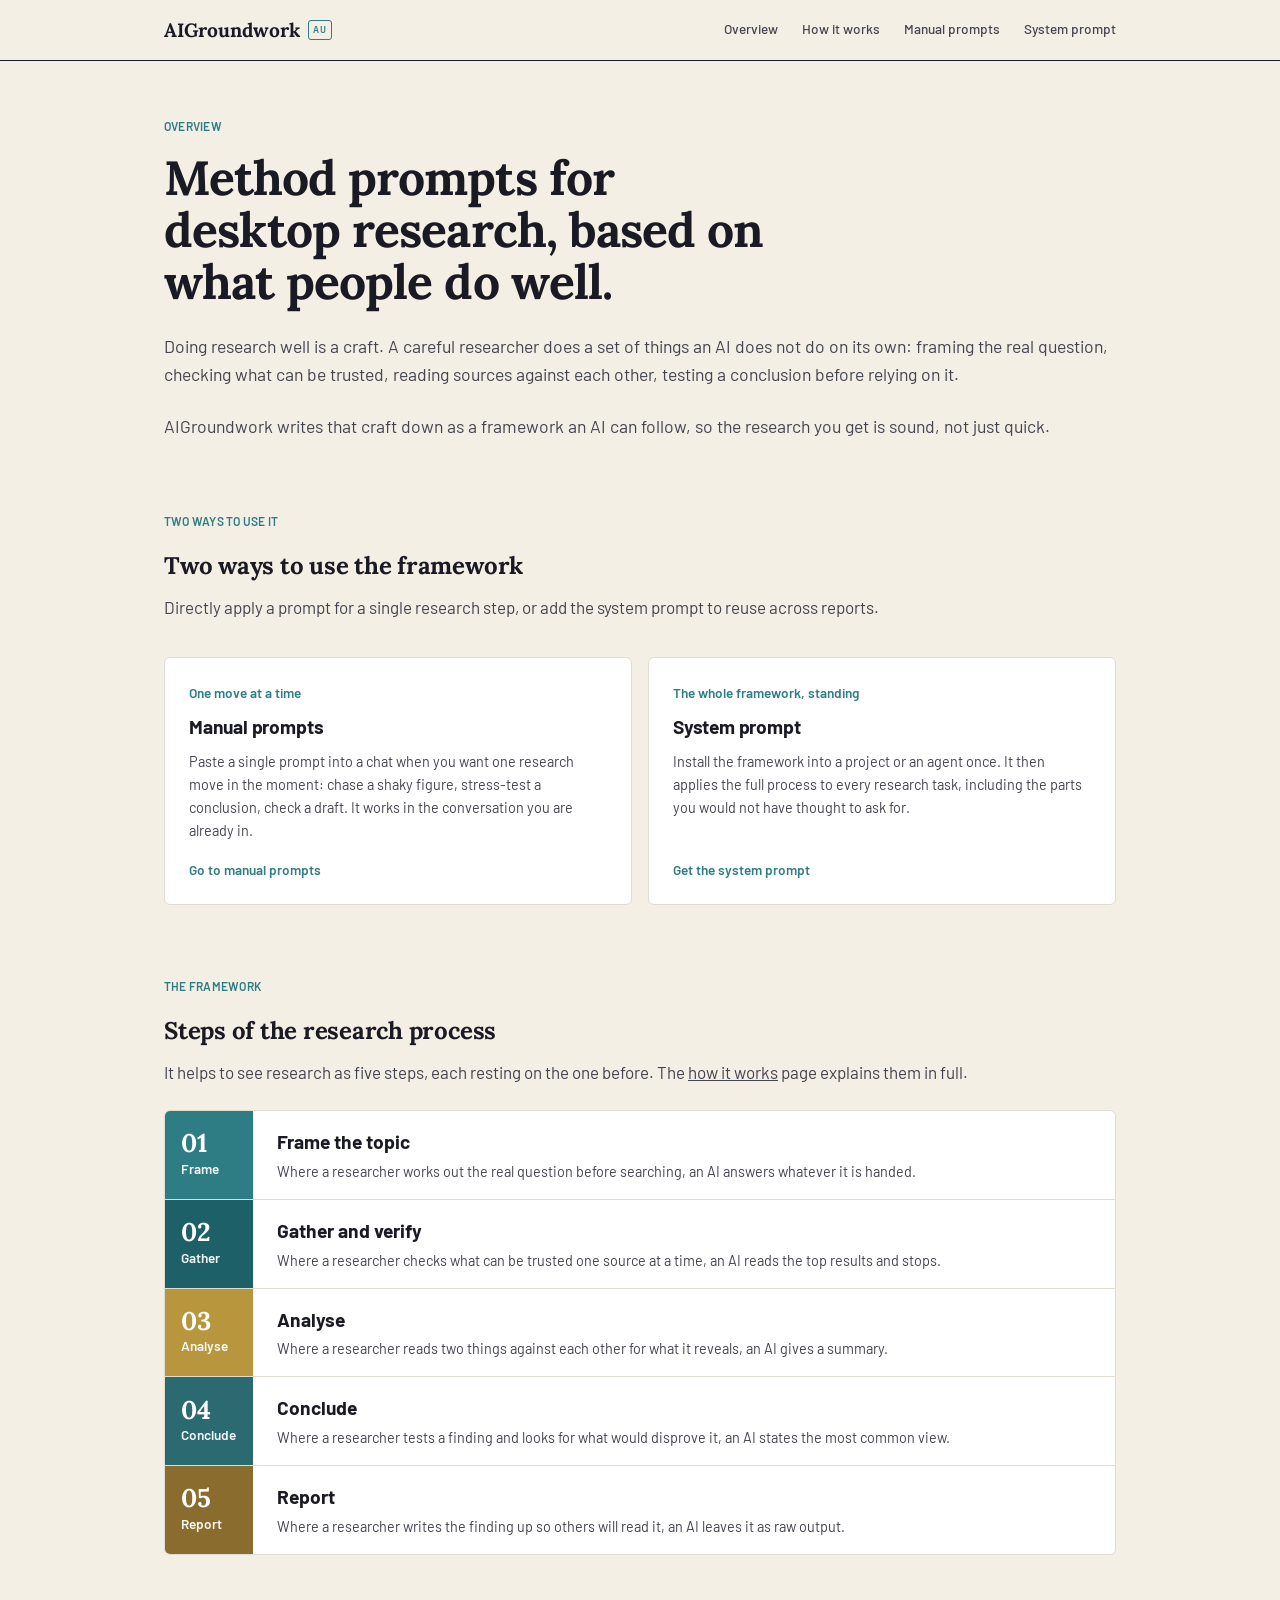
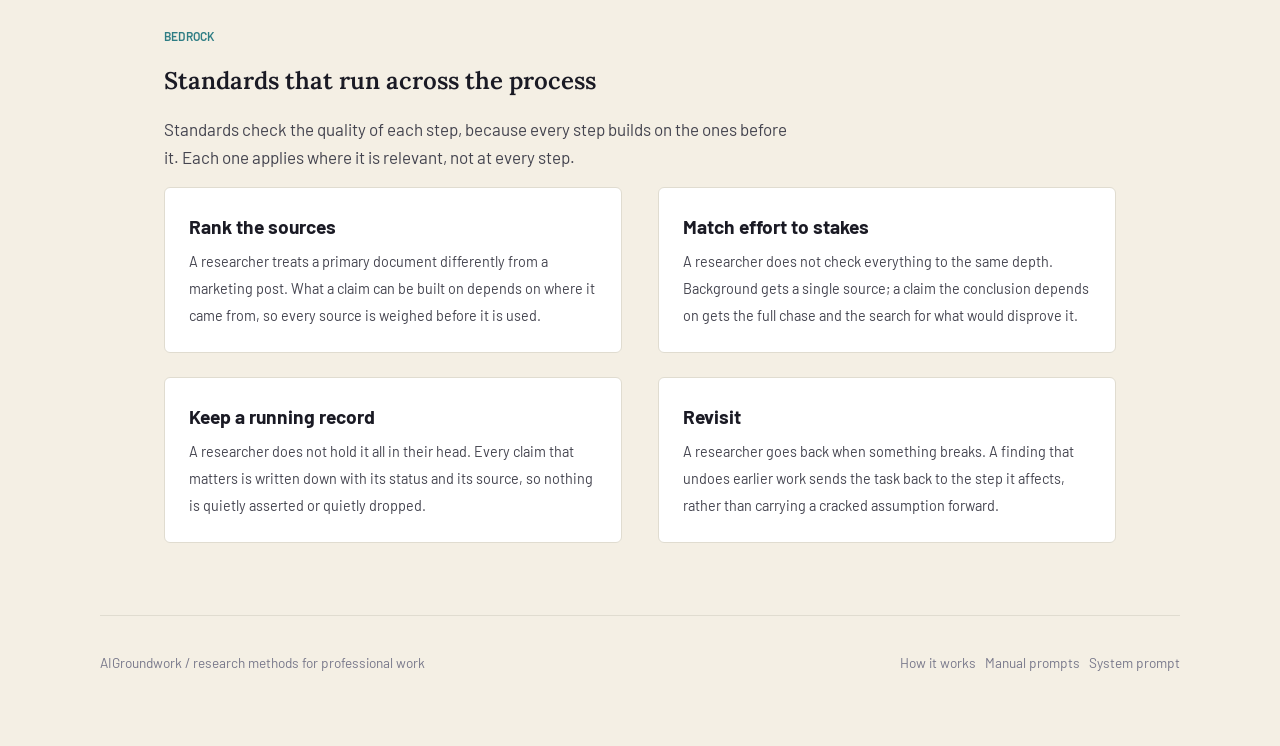
==== commit 566afc59: "Update index.html" ====
--- a/index.html
+++ b/index.html
@@ -89,7 +89,8 @@
     <span class="tick" style="top:72px;color:#5CB8B8">03</span>
     <div class="inner">
       <div class="callout">Bedrock <span class="ref">/ holds throughout</span></div>
-      <h2>Standards that run under every step</h2>
+      <h2>Standards that run across the process</h2>
+      <p style="color:var(--ink-soft);max-width:64ch;margin-bottom:var(--md)">Standards check the quality of each step, because every step builds on the ones before it. Each one applies where it is relevant, not at every step.</p>
       <div class="slab">
         <div class="s"><b>Rank the sources</b><span>A researcher treats a primary document differently from a marketing post. What a claim can be built on depends on where it came from, so every source is weighed before it is used.</span></div>
         <div class="s"><b>Match effort to stakes</b><span>A researcher does not check everything to the same depth. Background gets a single source; a claim the conclusion depends on gets the full chase and the search for what would disprove it.</span></div>
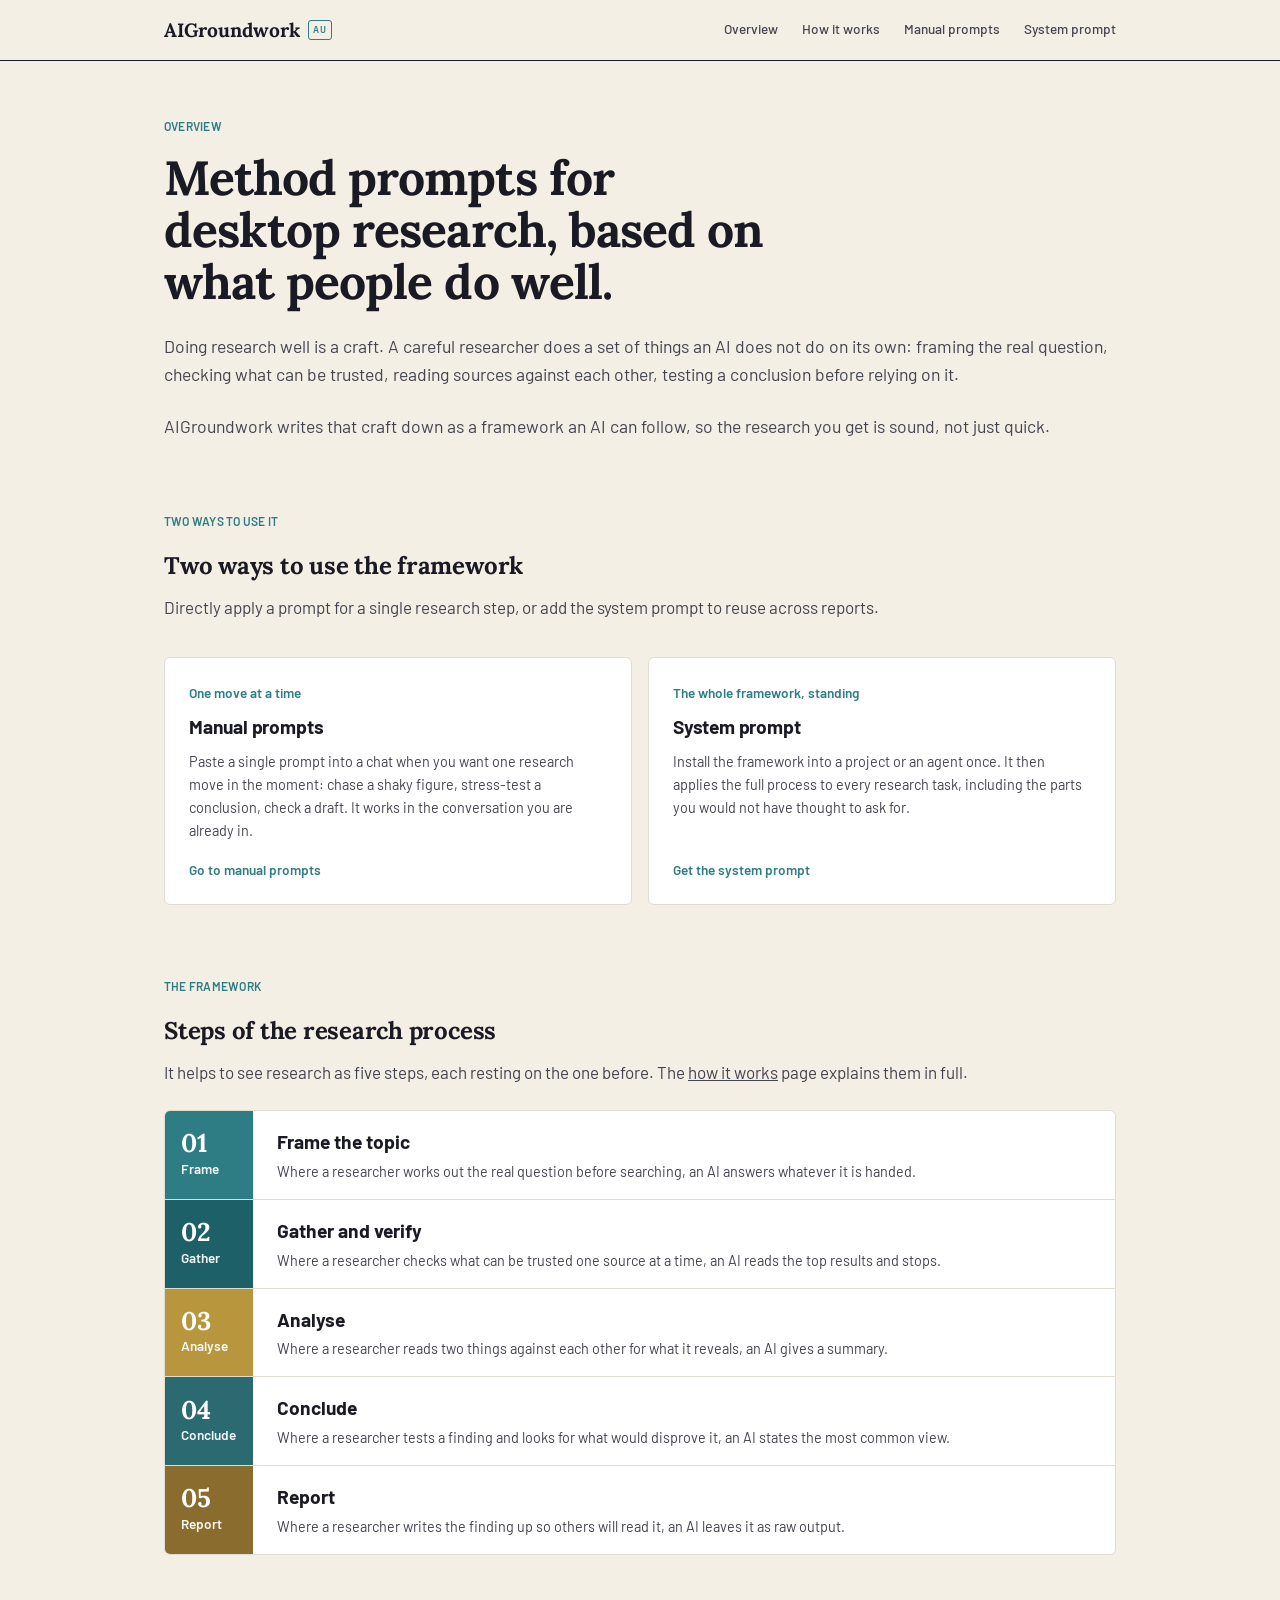
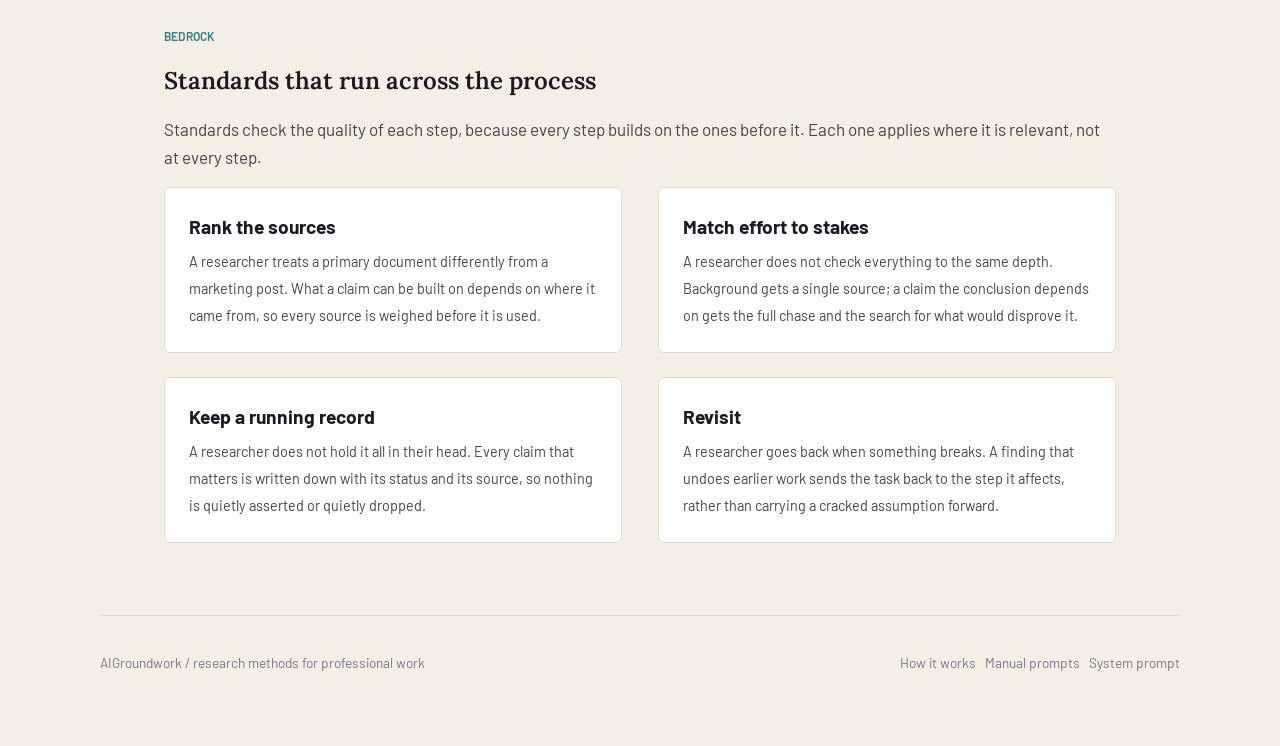
==== commit 1f669501: "Update index.html" ====
--- a/index.html
+++ b/index.html
@@ -90,7 +90,7 @@
     <div class="inner">
       <div class="callout">Bedrock <span class="ref">/ holds throughout</span></div>
       <h2>Standards that run across the process</h2>
-      <p style="color:var(--ink-soft);max-width:64ch;margin-bottom:var(--md)">Standards check the quality of each step, because every step builds on the ones before it. Each one applies where it is relevant, not at every step.</p>
+      <p style="color:var(--ink-soft);margin-bottom:var(--md)">Standards check the quality of each step, because every step builds on the ones before it. Each one applies where it is relevant, not at every step.</p>
       <div class="slab">
         <div class="s"><b>Rank the sources</b><span>A researcher treats a primary document differently from a marketing post. What a claim can be built on depends on where it came from, so every source is weighed before it is used.</span></div>
         <div class="s"><b>Match effort to stakes</b><span>A researcher does not check everything to the same depth. Background gets a single source; a claim the conclusion depends on gets the full chase and the search for what would disprove it.</span></div>
